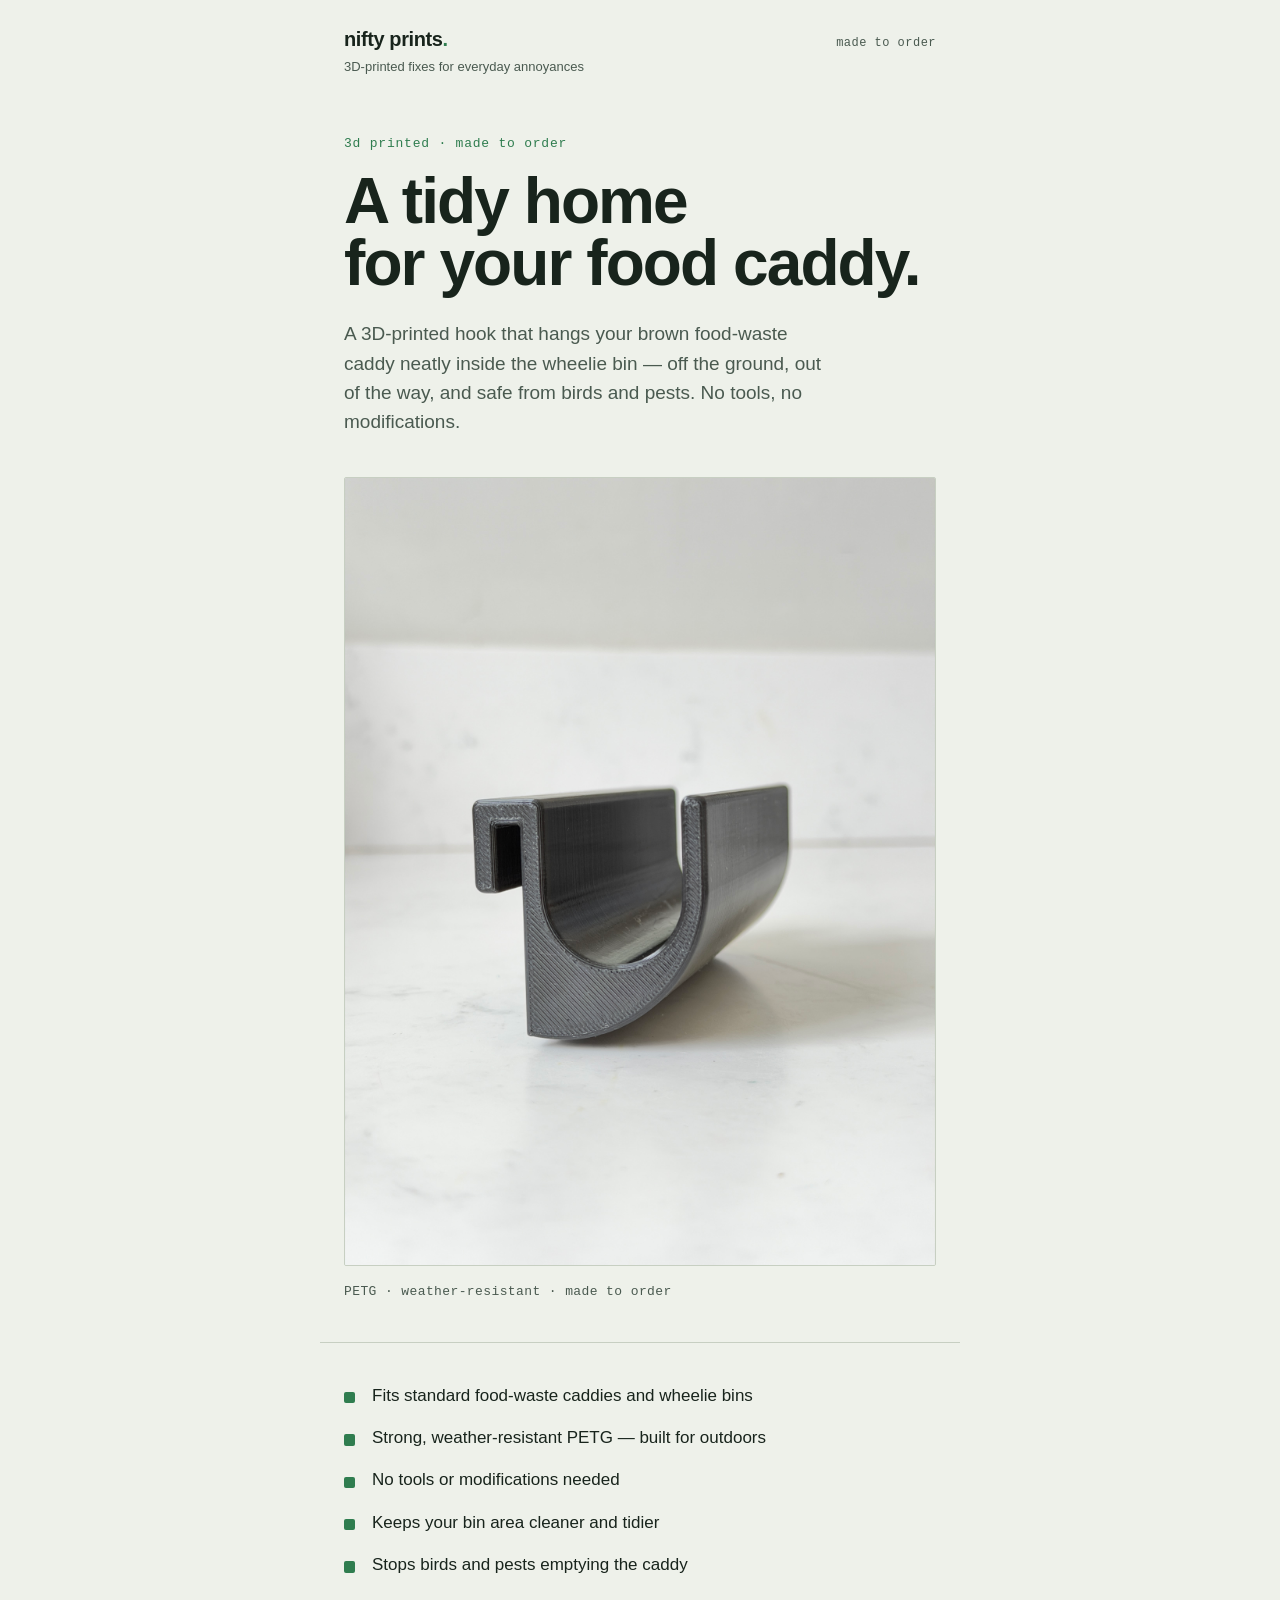
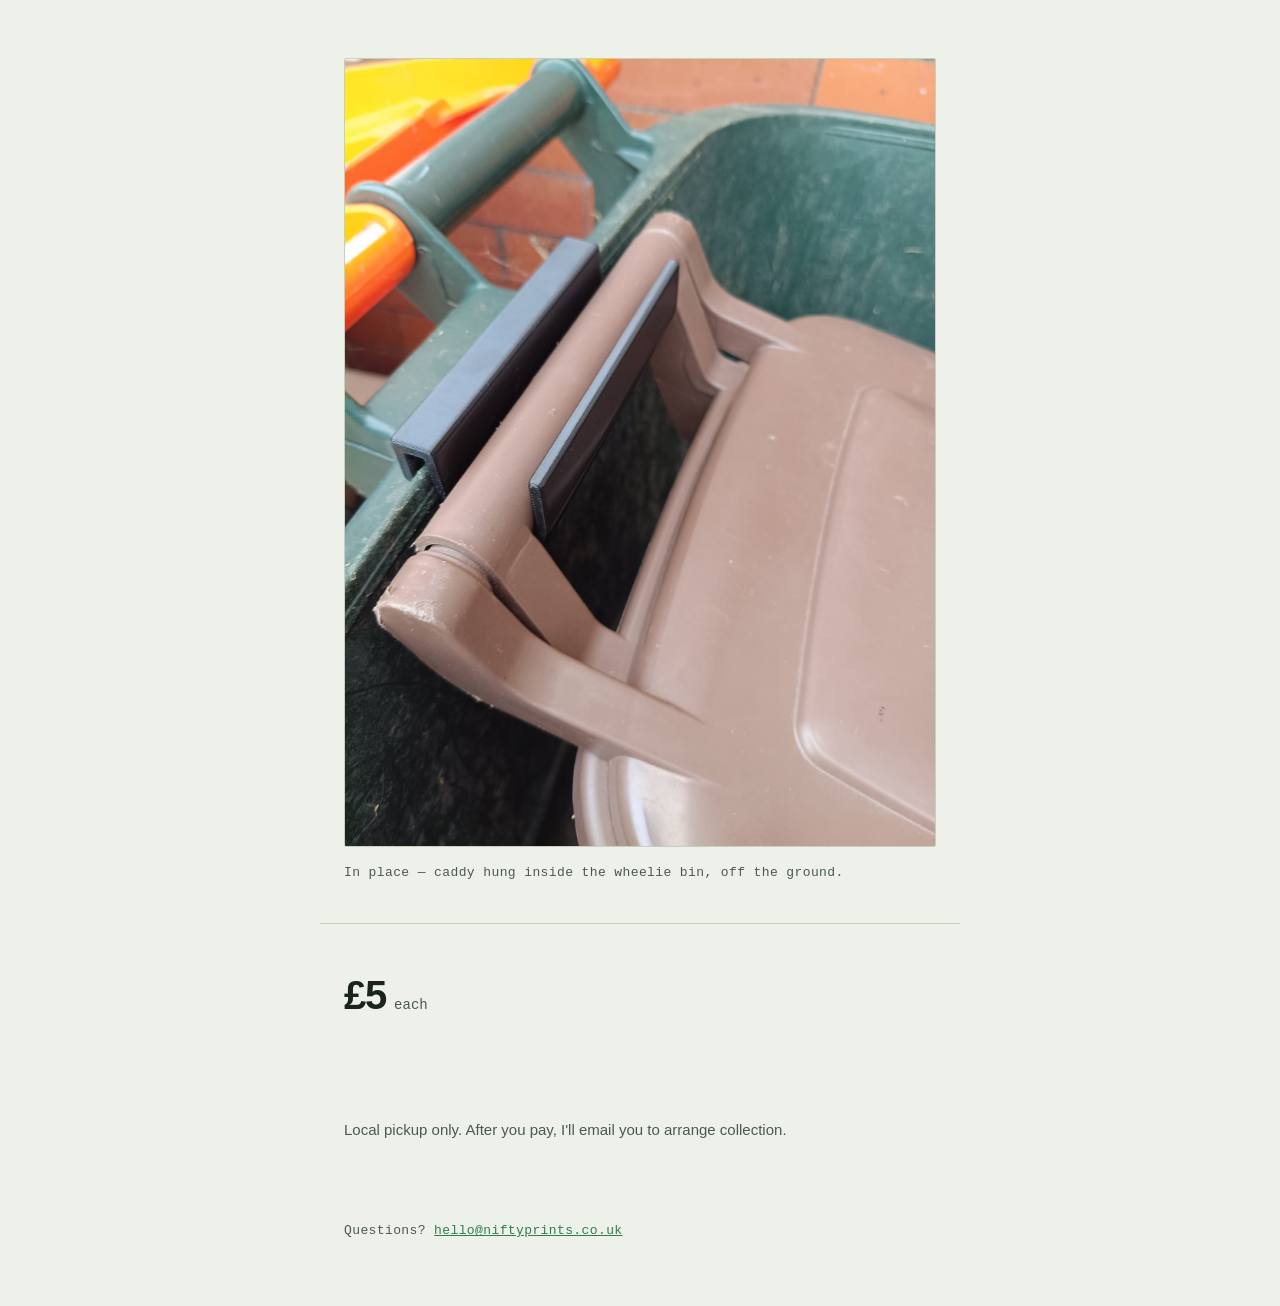
==== index.html @ c1a43d78 "Add live Stripe Buy Button keys and real product photos Wire in the production buy-button-id and pub" ====
<!doctype html>
<html lang="en">
  <head>
    <meta charset="utf-8" />
    <meta name="viewport" content="width=device-width, initial-scale=1" />
    <title>
      The Caddy Hook — hang your food-waste caddy in the wheelie bin | Nifty
      Prints
    </title>
    <meta
      name="description"
      content="A 3D-printed hook that hangs your brown food-waste caddy inside the wheelie bin — off the ground and safe from birds and pests. Weather-resistant PETG, no tools needed, local pickup."
    />
    <link rel="stylesheet" href="styles.css" />

    <!-- Structured data for search engines (Product + Offer). Update "image" to a
       full public URL and "url" to your live domain once deployed. -->
    <script type="application/ld+json">
      {
        "@context": "https://schema.org",
        "@type": "Product",
        "name": "The Caddy Hook",
        "description": "A 3D-printed hook that hangs your brown food-waste caddy inside the garden-waste wheelie bin — off the ground, out of the way, and safe from birds and pests. Weather-resistant PETG, no tools or modifications needed.",
        "image": "https://example.com/images/caddy-hook.jpg",
        "brand": { "@type": "Brand", "name": "Nifty Prints" },
        "material": "PETG",
        "offers": {
          "@type": "Offer",
          "price": "5.00",
          "priceCurrency": "GBP",
          "availability": "https://schema.org/InStock",
          "itemCondition": "https://schema.org/NewCondition",
          "url": "https://example.com/",
          "availableDeliveryMethod": "https://schema.org/OnSitePickup"
        }
      }
    </script>

    <!-- Stripe Buy Button script: required for the <stripe-buy-button> element below. -->
    <script async src="https://js.stripe.com/v3/buy-button.js"></script>
  </head>
  <body>
    <header class="site-head">
      <div class="brand">
        <a class="wordmark" href="/"
          >nifty prints<span class="wordmark__dot">.</span></a
        >
        <p class="brand__tagline">3D-printed fixes for everyday annoyances</p>
      </div>
      <p class="tag">made to order</p>
    </header>

    <main>
      <!-- ===== Product card: duplicate this <article> to add more products later ===== -->
      <article class="product">
        <section class="hero">
          <p class="eyebrow">3D printed · made to order</p>
          <h1 class="hero__title">A tidy home<br />for your food caddy.</h1>
          <p class="hero__lede">
            A 3D-printed hook that hangs your brown food-waste caddy neatly
            inside the wheelie bin — off the ground, out of the way, and safe
            from birds and pests. No tools, no modifications.
          </p>

          <figure class="photo-frame">
            <img
              class="photo"
              src="images/caddy-hook.jpg"
              alt="The Caddy Hook — a curved PETG channel with a square tab that grips the bin rim"
              width="1500"
              height="2000"
            />
            <figcaption class="spec">
              PETG · weather-resistant · made to order
            </figcaption>
          </figure>
        </section>

        <section class="features" aria-label="What you get">
          <ul class="features__list">
            <li class="feature">
              Fits standard food-waste caddies and wheelie bins
            </li>
            <li class="feature">
              Strong, weather-resistant PETG — built for outdoors
            </li>
            <li class="feature">No tools or modifications needed</li>
            <li class="feature">Keeps your bin area cleaner and tidier</li>
            <li class="feature">Stops birds and pests emptying the caddy</li>
          </ul>
        </section>

        <section class="proof" aria-label="In use">
          <figure class="photo-frame">
            <img
              class="photo"
              src="images/caddy-hook-in-use.jpg"
              alt="The hook holding a brown food-waste caddy hung inside a green wheelie bin"
              width="1500"
              height="2000"
            />
            <figcaption class="spec">
              In place — caddy hung inside the wheelie bin, off the ground.
            </figcaption>
          </figure>
        </section>

        <section class="buy" aria-label="Buy">
          <!-- Keep this price matching the price set on the Stripe Buy Button. -->
          <p class="price">
            <span class="price__amount">£5</span>
            <span class="price__unit">each</span>
          </p>

          <div class="buy__action">
            <!-- Replace buy-button-id and publishable-key with the values from your
               Stripe Dashboard (Payment Links → Buy button). Both are safe to be public. -->
            <stripe-buy-button
              buy-button-id="buy_btn_1Tkt0ZBm9drVFLOF0fFBwpGv"
              publishable-key="pk_live_51TkjgvBm9drVFLOF3KQcNZ3Kb9MvBaBqbZlK41JebzKu0z5zrqTgagpFXErjPgatODrAafPLUkajmtN0Js15qB4h00dPuyDahI"
            >
            </stripe-buy-button>
          </div>

          <p class="pickup">
            Local pickup only. After you pay, I'll email you to arrange
            collection.
          </p>
        </section>
      </article>
      <!-- ===== /Product card ===== -->
    </main>

    <footer class="site-foot">
      <!-- Set up hello@niftyprints.co.uk (e.g. email forwarding at your registrar) once the domain is registered. -->
      <p>
        Questions?
        <a href="mailto:hello@niftyprints.co.uk">hello@niftyprints.co.uk</a>
      </p>
    </footer>
  </body>
</html>
---- styles.css ----
/* ============================================================
   Food-waste caddy holder — landing page
   Design system: recycled-paper green ground, forest ink text,
   recycling-green accent, clay secondary. System sans for display,
   system mono for technical/spec labels. Layer-line motif as the
   structural device (echoes 3D-print layers).
   ============================================================ */

:root {
  /* Palette */
  --ground: #EEF1EA;
  --ground-deep: #E4E8DF;
  --text: #18241C;
  --text-soft: #4A5A50;
  --accent: #2F7D4F;
  --accent-2: #C9722E;
  --line: #C7CFC2;

  /* Type */
  --sans: -apple-system, BlinkMacSystemFont, "Segoe UI", Roboto, Helvetica, Arial, sans-serif;
  --mono: ui-monospace, "SF Mono", SFMono-Regular, Menlo, Consolas, "Liberation Mono", monospace;

  /* Spacing scale */
  --s1: 0.5rem;
  --s2: 1rem;
  --s3: 1.5rem;
  --s4: 2.5rem;
  --s5: 4rem;

  --maxw: 40rem;
}

* { box-sizing: border-box; }

html { -webkit-text-size-adjust: 100%; }

body {
  margin: 0;
  background: var(--ground);
  color: var(--text);
  font-family: var(--sans);
  font-size: 1.0625rem;
  line-height: 1.55;
  -webkit-font-smoothing: antialiased;
  text-rendering: optimizeLegibility;
}

a { color: var(--accent); }

/* Layer-line motif: a thin repeating hairline pattern used on dividers. */
.site-head,
.features,
.buy,
.site-foot {
  position: relative;
}

.site-head,
.features,
.buy {
  border-top: 1px solid var(--line);
}

/* --- Header ------------------------------------------------ */
.site-head {
  border-top: none;
  display: flex;
  align-items: baseline;
  justify-content: space-between;
  gap: var(--s2);
  max-width: var(--maxw);
  margin: 0 auto;
  padding: var(--s3) var(--s3) var(--s2);
}

.brand {
  display: flex;
  flex-direction: column;
  gap: 0.15rem;
}

.wordmark {
  font-weight: 800;
  font-size: 1.25rem;
  letter-spacing: -0.02em;
  color: var(--text);
  text-decoration: none;
}

.wordmark__dot { color: var(--accent); }

.brand__tagline {
  margin: 0;
  font-size: 0.8125rem;
  color: var(--text-soft);
  letter-spacing: 0;
}

.tag {
  margin: 0;
  font-family: var(--mono);
  font-size: 0.75rem;
  letter-spacing: 0.04em;
  color: var(--text-soft);
}

/* --- Layout shell ------------------------------------------ */
main { display: block; }

.product {
  max-width: var(--maxw);
  margin: 0 auto;
}

.hero,
.features,
.proof,
.buy {
  padding: var(--s4) var(--s3);
}

/* --- Hero -------------------------------------------------- */
.eyebrow {
  margin: 0 0 var(--s2);
  font-family: var(--mono);
  font-size: 0.8125rem;
  letter-spacing: 0.06em;
  text-transform: lowercase;
  color: var(--accent);
}

.hero__title {
  margin: 0 0 var(--s3);
  font-size: clamp(2.5rem, 9vw, 4rem);
  line-height: 0.98;
  font-weight: 800;
  letter-spacing: -0.03em;
}

.hero__lede {
  margin: 0 0 var(--s4);
  font-size: 1.1875rem;
  color: var(--text-soft);
  max-width: 30rem;
}

/* --- Product photo / placeholder --------------------------- */
.photo-frame {
  margin: 0;
}

.photo,
img.photo {
  display: block;
  width: 100%;
  border: 1px solid var(--line);
  border-radius: 2px;
}

/* Placeholder box (div.photo): layer-line texture until a real photo lands. */
div.photo {
  display: flex;
  align-items: center;
  justify-content: center;
  aspect-ratio: 4 / 3;
  background:
    repeating-linear-gradient(
      0deg,
      var(--ground-deep) 0,
      var(--ground-deep) 6px,
      var(--ground) 6px,
      var(--ground) 9px
    );
}

/* Real photos display at their natural aspect ratio. */
img.photo {
  height: auto;
}

.photo__note {
  font-family: var(--mono);
  font-size: 0.8125rem;
  letter-spacing: 0.04em;
  color: var(--text-soft);
  background: var(--ground);
  padding: 0.35em 0.7em;
  border: 1px solid var(--line);
  border-radius: 2px;
}

.spec {
  margin: var(--s2) 0 0;
  font-family: var(--mono);
  font-size: 0.8125rem;
  letter-spacing: 0.03em;
  color: var(--text-soft);
}

/* --- Features ---------------------------------------------- */
.features__list {
  list-style: none;
  margin: 0;
  padding: 0;
  display: flex;
  flex-direction: column;
  gap: var(--s2);
}

.feature {
  position: relative;
  padding-left: 1.75rem;
  font-size: 1.0625rem;
}

.feature::before {
  content: "";
  position: absolute;
  left: 0;
  top: 0.55em;
  width: 0.7rem;
  height: 0.7rem;
  background: var(--accent);
  border-radius: 2px;
}

/* --- Buy --------------------------------------------------- */
.price {
  margin: 0 0 var(--s3);
  display: flex;
  align-items: baseline;
  gap: var(--s1);
}

.price__amount {
  font-size: 2.5rem;
  font-weight: 800;
  letter-spacing: -0.03em;
}

.price__unit {
  font-family: var(--mono);
  font-size: 0.875rem;
  color: var(--text-soft);
}

.buy__action {
  margin-bottom: var(--s3);
  min-height: 2.75rem;
}

.pickup {
  margin: 0;
  font-size: 0.9375rem;
  color: var(--text-soft);
  max-width: 28rem;
}

/* --- Footer ------------------------------------------------ */
.site-foot {
  max-width: var(--maxw);
  margin: 0 auto;
  padding: var(--s4) var(--s3) var(--s5);
  font-family: var(--mono);
  font-size: 0.8125rem;
  letter-spacing: 0.03em;
  color: var(--text-soft);
}

.site-foot p { margin: 0; }

/* --- Focus / accessibility --------------------------------- */
a:focus-visible,
stripe-buy-button:focus-visible {
  outline: 2px solid var(--accent);
  outline-offset: 3px;
  border-radius: 2px;
}

/* --- Motion ------------------------------------------------ */
.product {
  animation: rise 0.6s ease-out both;
}

@keyframes rise {
  from { opacity: 0; transform: translateY(0.75rem); }
  to   { opacity: 1; transform: translateY(0); }
}

@media (prefers-reduced-motion: reduce) {
  .product { animation: none; }
}
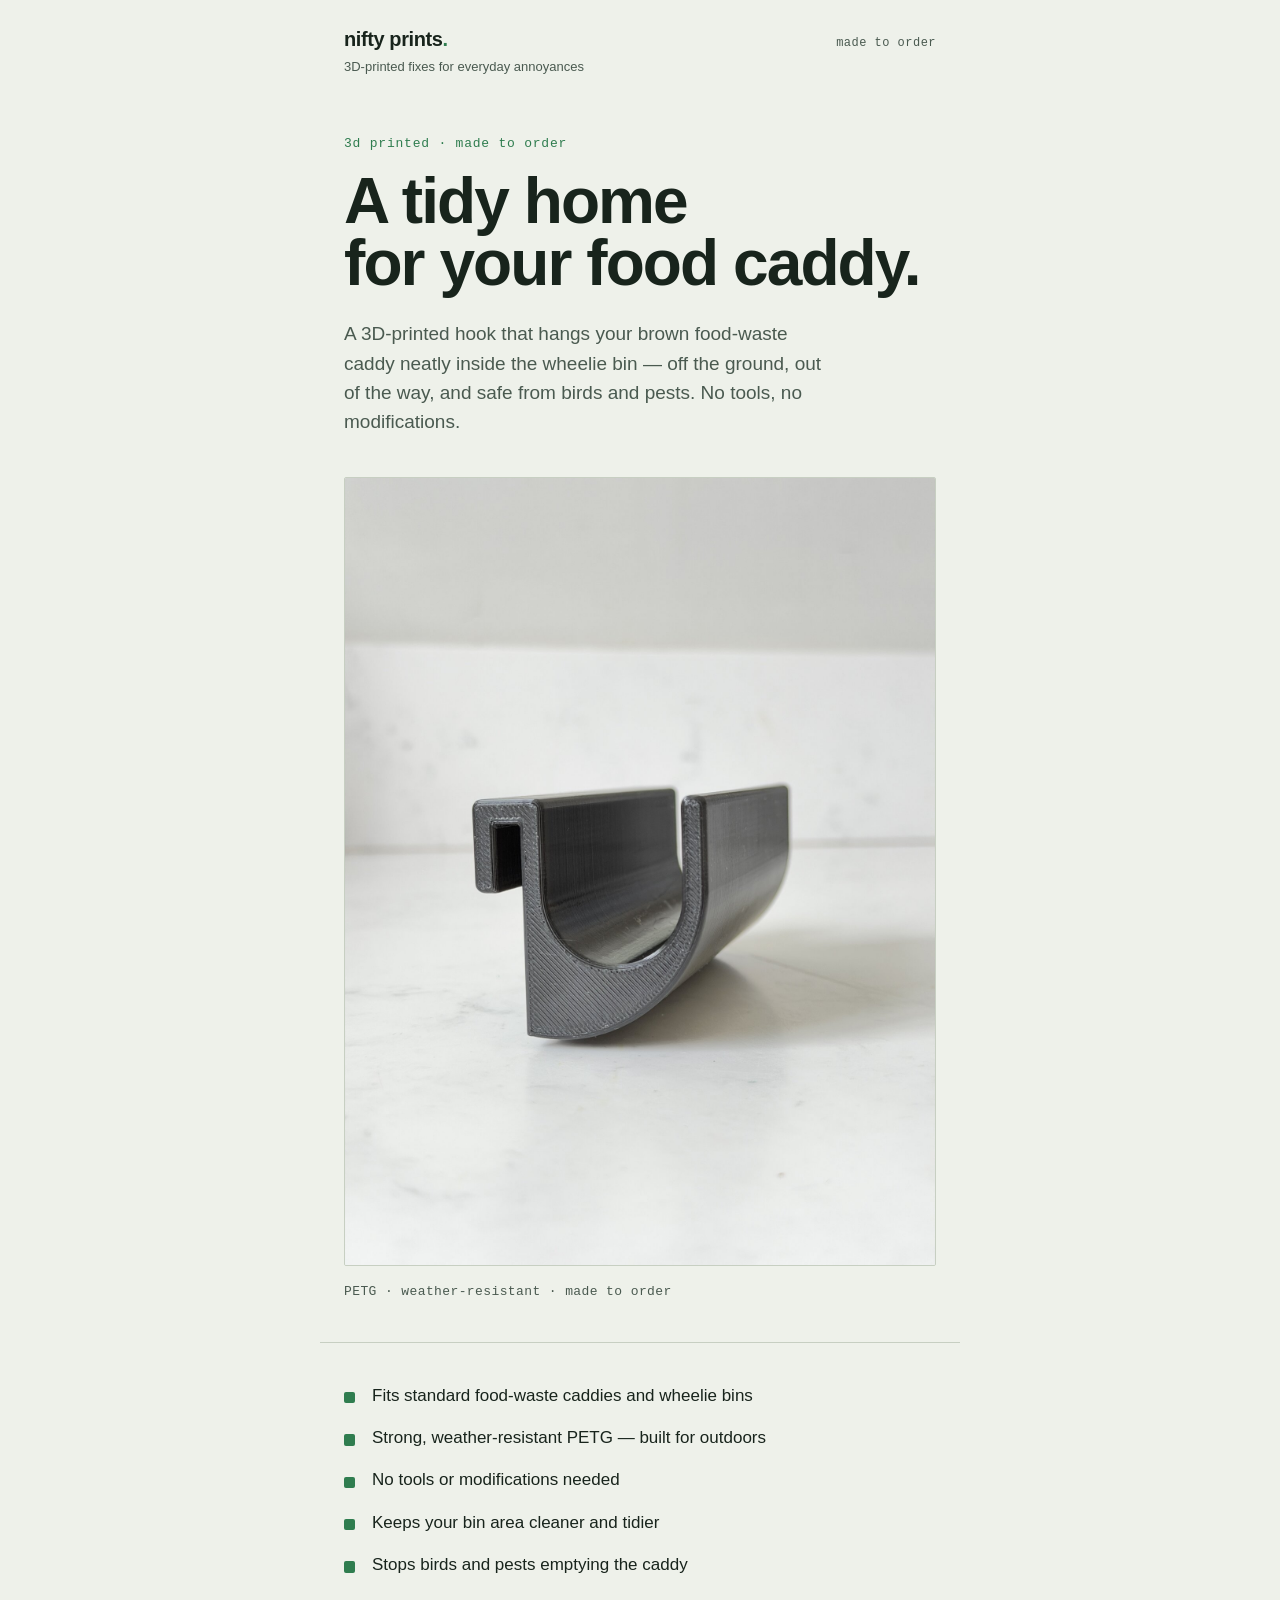
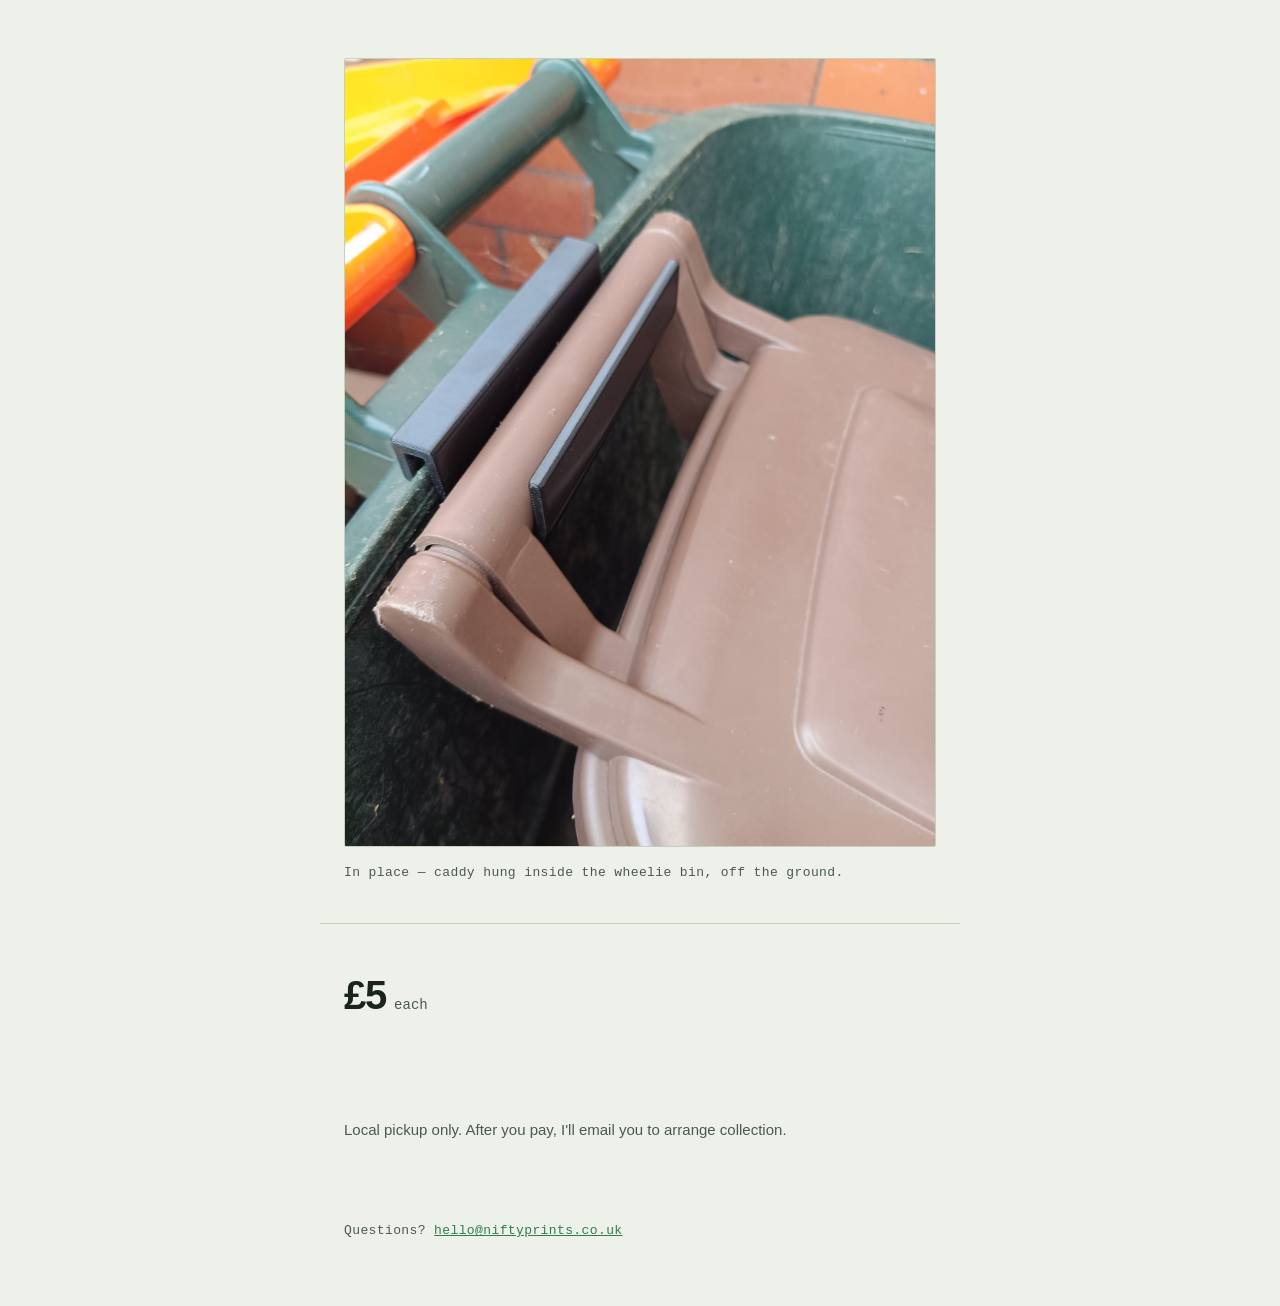
==== commit b2639fb6: "Fix JSON-LD URLs: point image and offer URL at niftyprints.co.uk Replace example.com placeholders wi" ====
--- a/index.html
+++ b/index.html
@@ -13,15 +13,14 @@
     />
     <link rel="stylesheet" href="styles.css" />
 
-    <!-- Structured data for search engines (Product + Offer). Update "image" to a
-       full public URL and "url" to your live domain once deployed. -->
+    <!-- Structured data for search engines (Product + Offer). -->
     <script type="application/ld+json">
       {
         "@context": "https://schema.org",
         "@type": "Product",
         "name": "The Caddy Hook",
         "description": "A 3D-printed hook that hangs your brown food-waste caddy inside the garden-waste wheelie bin — off the ground, out of the way, and safe from birds and pests. Weather-resistant PETG, no tools or modifications needed.",
-        "image": "https://example.com/images/caddy-hook.jpg",
+        "image": "https://niftyprints.co.uk/images/caddy-hook.jpg",
         "brand": { "@type": "Brand", "name": "Nifty Prints" },
         "material": "PETG",
         "offers": {
@@ -30,7 +29,7 @@
           "priceCurrency": "GBP",
           "availability": "https://schema.org/InStock",
           "itemCondition": "https://schema.org/NewCondition",
-          "url": "https://example.com/",
+          "url": "https://niftyprints.co.uk/",
           "availableDeliveryMethod": "https://schema.org/OnSitePickup"
         }
       }
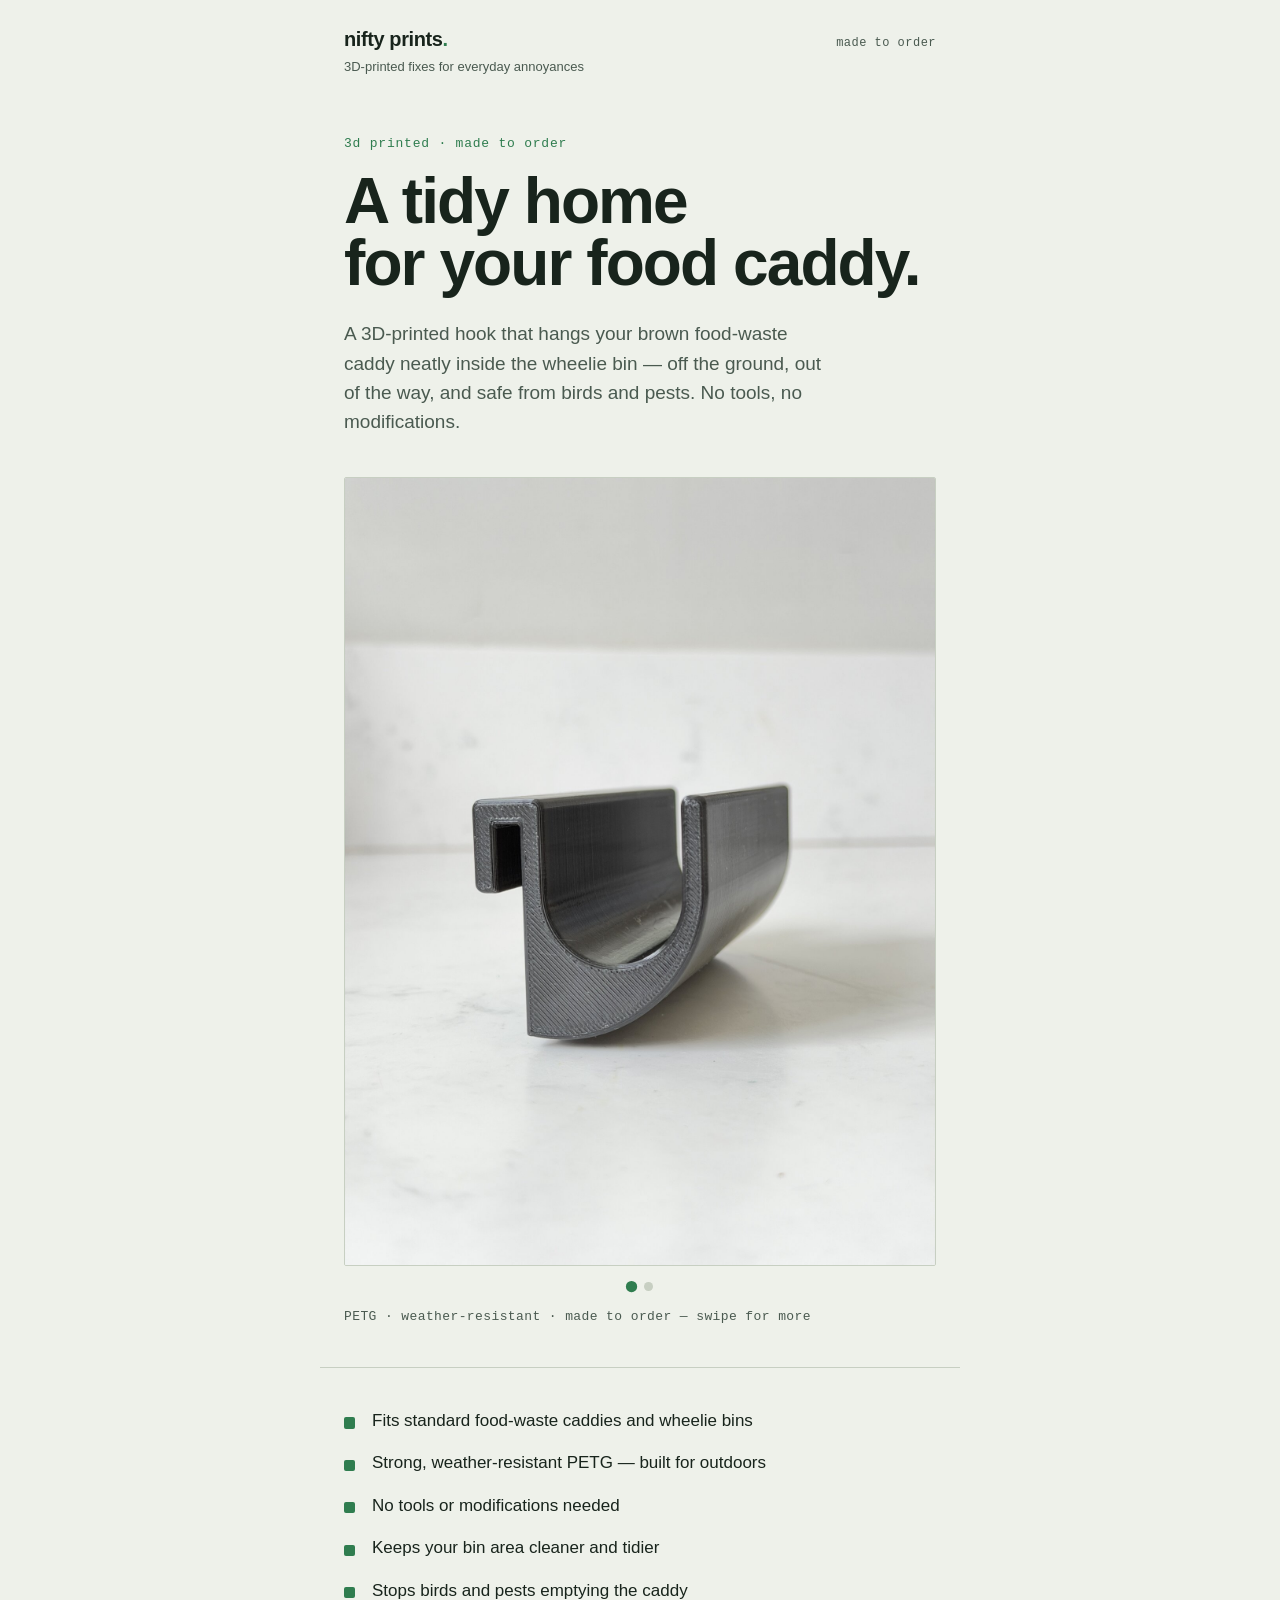
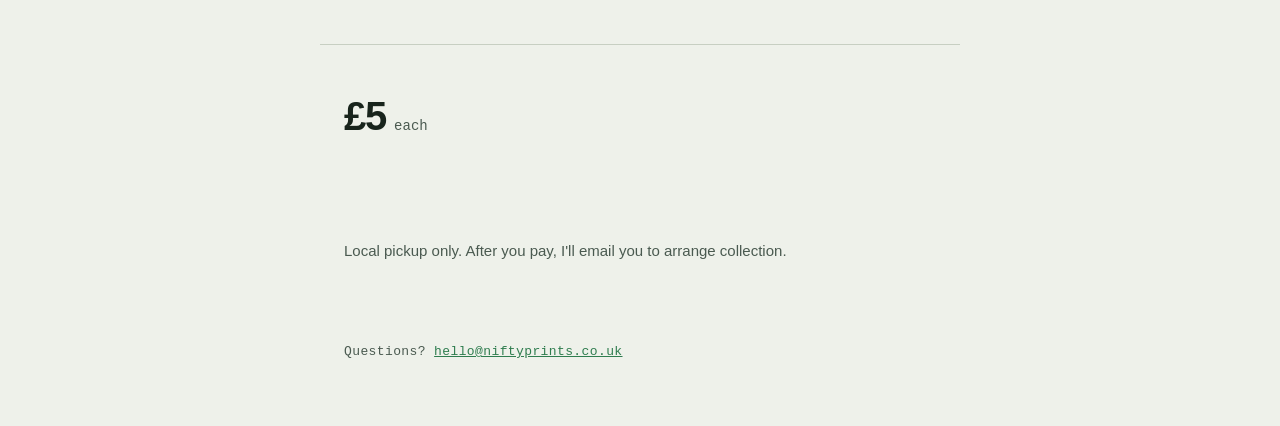
==== commit 0b72ee16: "Add swipeable CSS scroll-snap photo gallery Replace the stacked hero photo + proof section with a si" ====
--- a/index.html
+++ b/index.html
@@ -11,6 +11,47 @@
       name="description"
       content="A 3D-printed hook that hangs your brown food-waste caddy inside the wheelie bin — off the ground and safe from birds and pests. Weather-resistant PETG, no tools needed, local pickup."
     />
+    <link rel="canonical" href="https://niftyprints.co.uk/" />
+
+    <!-- Open Graph (link previews on Facebook, WhatsApp, etc.) -->
+    <meta property="og:type" content="website" />
+    <meta property="og:site_name" content="Nifty Prints" />
+    <meta property="og:locale" content="en_GB" />
+    <meta property="og:url" content="https://niftyprints.co.uk/" />
+    <meta
+      property="og:title"
+      content="The Caddy Hook — hang your food-waste caddy in the wheelie bin"
+    />
+    <meta
+      property="og:description"
+      content="A 3D-printed hook that hangs your food-waste caddy inside the wheelie bin — off the ground and safe from birds and pests. Weather-resistant PETG, local pickup."
+    />
+    <meta
+      property="og:image"
+      content="https://niftyprints.co.uk/images/share-card.jpg"
+    />
+    <meta property="og:image:width" content="1200" />
+    <meta property="og:image:height" content="630" />
+    <meta
+      property="og:image:alt"
+      content="The Caddy Hook by Nifty Prints — a tidy home for your food caddy, £5, local pickup"
+    />
+
+    <!-- Twitter Card -->
+    <meta name="twitter:card" content="summary_large_image" />
+    <meta
+      name="twitter:title"
+      content="The Caddy Hook — hang your food-waste caddy in the wheelie bin"
+    />
+    <meta
+      name="twitter:description"
+      content="A 3D-printed hook that hangs your food-waste caddy inside the wheelie bin — off the ground and safe from birds and pests. Local pickup."
+    />
+    <meta
+      name="twitter:image"
+      content="https://niftyprints.co.uk/images/share-card.jpg"
+    />
+
     <link rel="stylesheet" href="styles.css" />
 
     <!-- Structured data for search engines (Product + Offer). -->
@@ -27,6 +68,7 @@
           "@type": "Offer",
           "price": "5.00",
           "priceCurrency": "GBP",
+          "priceValidUntil": "2027-06-22",
           "availability": "https://schema.org/InStock",
           "itemCondition": "https://schema.org/NewCondition",
           "url": "https://niftyprints.co.uk/",
@@ -61,16 +103,33 @@
             from birds and pests. No tools, no modifications.
           </p>
 
-          <figure class="photo-frame">
-            <img
-              class="photo"
-              src="images/caddy-hook.jpg"
-              alt="The Caddy Hook — a curved PETG channel with a square tab that grips the bin rim"
-              width="1500"
-              height="2000"
-            />
+          <figure class="gallery" aria-label="Product photos">
+            <ul class="gallery__track">
+              <li class="gallery__slide" id="photo-1">
+                <img
+                  class="photo"
+                  src="images/caddy-hook.jpg"
+                  alt="The Caddy Hook — a curved PETG channel with a square tab that grips the bin rim"
+                  width="1500"
+                  height="2000"
+                />
+              </li>
+              <li class="gallery__slide" id="photo-2">
+                <img
+                  class="photo"
+                  src="images/caddy-hook-in-use.jpg"
+                  alt="The hook holding a brown food-waste caddy hung inside a green wheelie bin"
+                  width="1500"
+                  height="2000"
+                />
+              </li>
+            </ul>
+            <div class="gallery__dots" aria-label="Choose photo">
+              <a class="gallery__dot is-active" href="#photo-1" aria-label="Photo 1, studio shot"></a>
+              <a class="gallery__dot" href="#photo-2" aria-label="Photo 2, in use"></a>
+            </div>
             <figcaption class="spec">
-              PETG · weather-resistant · made to order
+              PETG · weather-resistant · made to order — swipe for more
             </figcaption>
           </figure>
         </section>
@@ -89,21 +148,6 @@
           </ul>
         </section>
 
-        <section class="proof" aria-label="In use">
-          <figure class="photo-frame">
-            <img
-              class="photo"
-              src="images/caddy-hook-in-use.jpg"
-              alt="The hook holding a brown food-waste caddy hung inside a green wheelie bin"
-              width="1500"
-              height="2000"
-            />
-            <figcaption class="spec">
-              In place — caddy hung inside the wheelie bin, off the ground.
-            </figcaption>
-          </figure>
-        </section>
-
         <section class="buy" aria-label="Buy">
           <!-- Keep this price matching the price set on the Stripe Buy Button. -->
           <p class="price">
@@ -137,5 +181,50 @@
         <a href="mailto:hello@niftyprints.co.uk">hello@niftyprints.co.uk</a>
       </p>
     </footer>
+
+    <script>
+      // Progressive enhancement: swipe/scroll works without JS; this just
+      // highlights the active dot and lets dots scroll the gallery.
+      (function () {
+        var track = document.querySelector(".gallery__track");
+        if (!track) return;
+        var slides = Array.prototype.slice.call(
+          track.querySelectorAll(".gallery__slide")
+        );
+        var dots = Array.prototype.slice.call(
+          document.querySelectorAll(".gallery__dot")
+        );
+        if (!slides.length || !dots.length) return;
+
+        dots.forEach(function (dot, i) {
+          dot.addEventListener("click", function (e) {
+            e.preventDefault();
+            slides[i].scrollIntoView({
+              behavior: "smooth",
+              inline: "center",
+              block: "nearest",
+            });
+          });
+        });
+
+        if ("IntersectionObserver" in window) {
+          var io = new IntersectionObserver(
+            function (entries) {
+              entries.forEach(function (entry) {
+                if (!entry.isIntersecting) return;
+                var idx = slides.indexOf(entry.target);
+                dots.forEach(function (d, di) {
+                  d.classList.toggle("is-active", di === idx);
+                });
+              });
+            },
+            { root: track, threshold: 0.6 }
+          );
+          slides.forEach(function (s) {
+            io.observe(s);
+          });
+        }
+      })();
+    </script>
   </body>
 </html>
--- a/styles.css
+++ b/styles.css
@@ -9,7 +9,6 @@
 :root {
   /* Palette */
   --ground: #EEF1EA;
-  --ground-deep: #E4E8DF;
   --text: #18241C;
   --text-soft: #4A5A50;
   --accent: #2F7D4F;
@@ -144,57 +143,78 @@
   max-width: 30rem;
 }
 
-/* --- Product photo / placeholder --------------------------- */
-.photo-frame {
-  margin: 0;
-}
-
+/* --- Product photo ----------------------------------------- */
 .photo,
 img.photo {
   display: block;
   width: 100%;
+  height: auto;
   border: 1px solid var(--line);
   border-radius: 2px;
 }
 
-/* Placeholder box (div.photo): layer-line texture until a real photo lands. */
-div.photo {
-  display: flex;
-  align-items: center;
-  justify-content: center;
-  aspect-ratio: 4 / 3;
-  background:
-    repeating-linear-gradient(
-      0deg,
-      var(--ground-deep) 0,
-      var(--ground-deep) 6px,
-      var(--ground) 6px,
-      var(--ground) 9px
-    );
-}
-
-/* Real photos display at their natural aspect ratio. */
-img.photo {
-  height: auto;
-}
-
-.photo__note {
-  font-family: var(--mono);
-  font-size: 0.8125rem;
-  letter-spacing: 0.04em;
-  color: var(--text-soft);
-  background: var(--ground);
-  padding: 0.35em 0.7em;
-  border: 1px solid var(--line);
-  border-radius: 2px;
-}
-
 .spec {
   margin: var(--s2) 0 0;
   font-family: var(--mono);
   font-size: 0.8125rem;
   letter-spacing: 0.03em;
   color: var(--text-soft);
+}
+
+/* --- Photo gallery (CSS scroll-snap; swipeable, no JS required) --- */
+.gallery {
+  margin: 0;
+}
+
+.gallery__track {
+  list-style: none;
+  margin: 0;
+  padding: 0;
+  display: flex;
+  gap: var(--s2);
+  overflow-x: auto;
+  scroll-snap-type: x mandatory;
+  scroll-behavior: smooth;
+  -webkit-overflow-scrolling: touch;
+  scrollbar-width: none; /* Firefox */
+  overscroll-behavior-x: contain;
+}
+
+.gallery__track::-webkit-scrollbar {
+  display: none; /* Safari/Chrome */
+}
+
+.gallery__slide {
+  flex: 0 0 100%;
+  scroll-snap-align: center;
+}
+
+.gallery__slide .photo {
+  aspect-ratio: 3 / 4;
+  height: auto;
+  object-fit: cover;
+}
+
+.gallery__dots {
+  display: flex;
+  justify-content: center;
+  gap: var(--s1);
+  margin-top: var(--s2);
+}
+
+.gallery__dot {
+  width: 0.55rem;
+  height: 0.55rem;
+  border-radius: 50%;
+  background: var(--line);
+  transition:
+    background 0.2s ease,
+    transform 0.2s ease;
+}
+
+.gallery__dot.is-active {
+  background: var(--accent);
+  transform: scale(1.25);
 }
 
 /* --- Features ---------------------------------------------- */
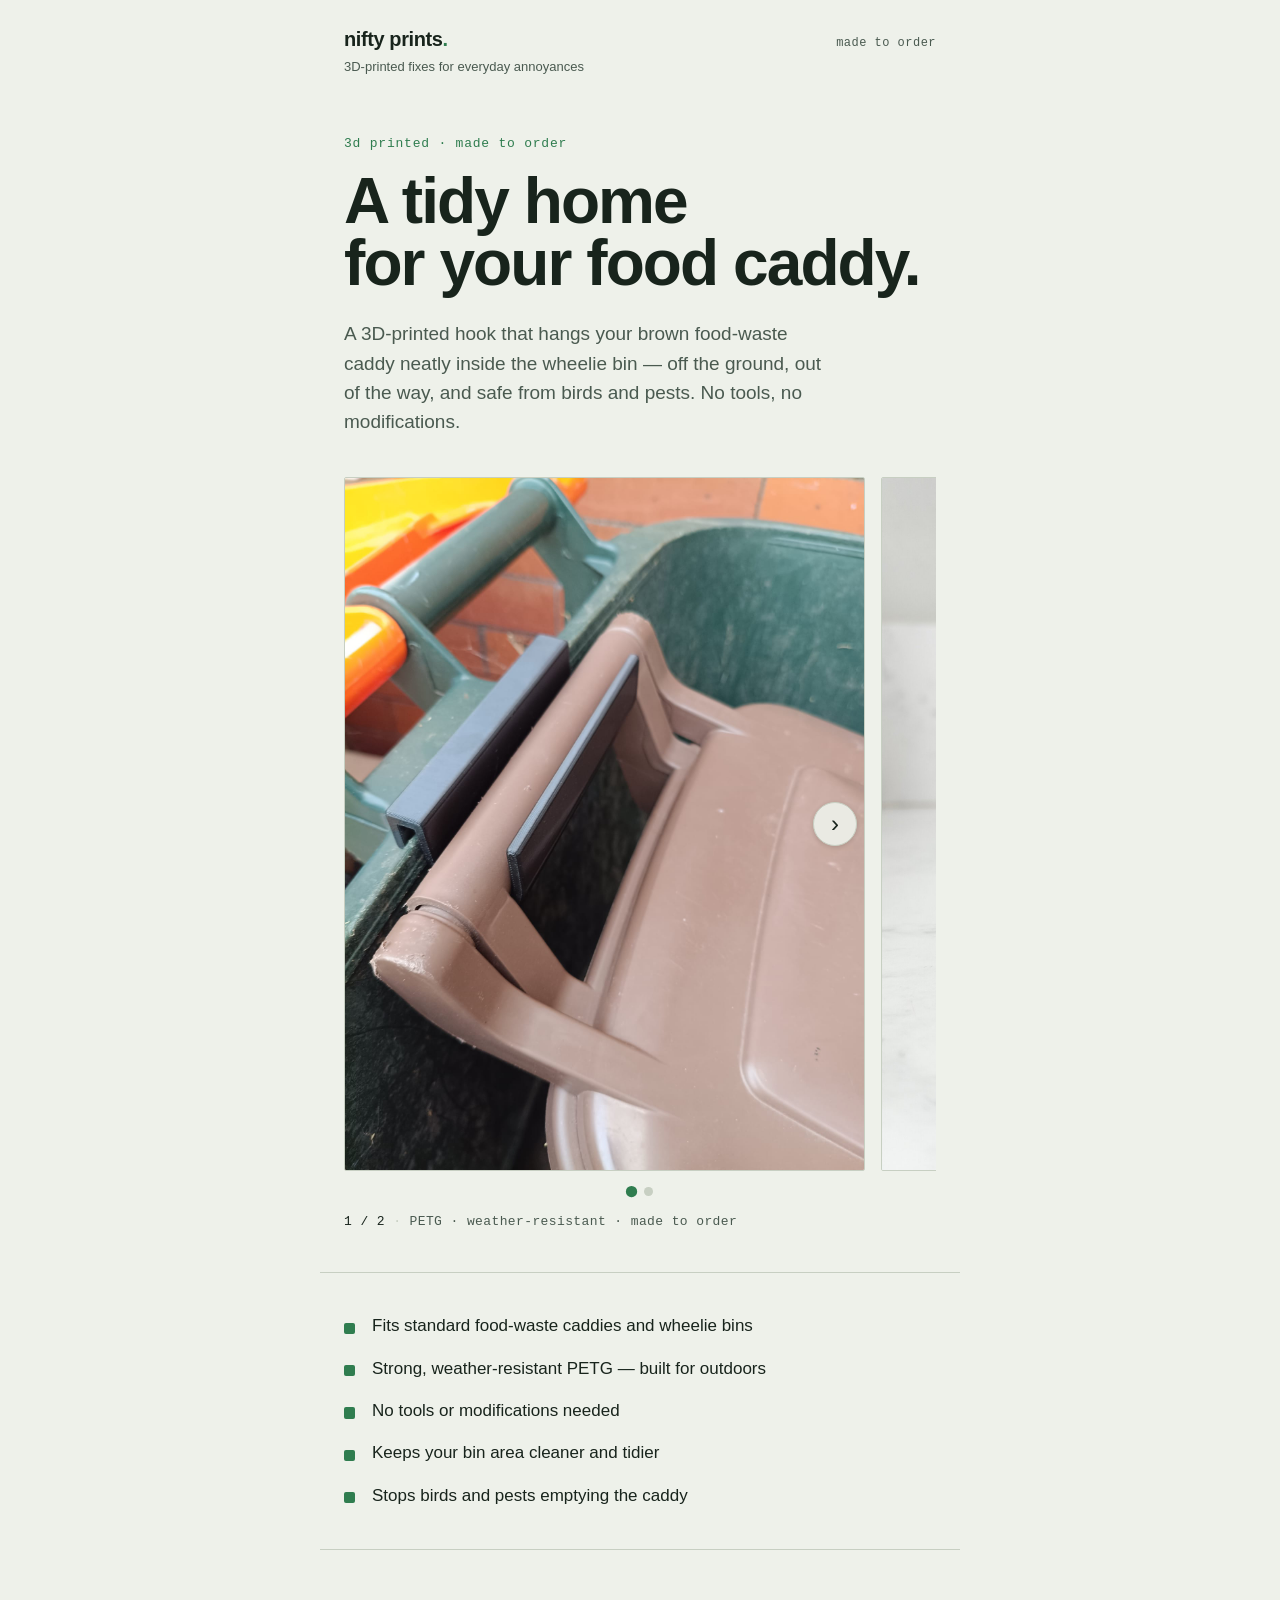
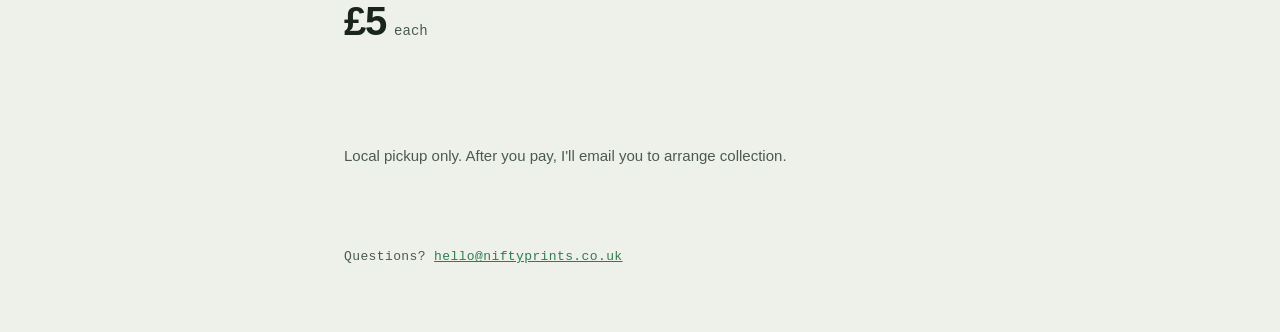
==== commit e0b59f98: "Enhance photo gallery with prev/next navigation and update slide layout" ====
--- a/index.html
+++ b/index.html
@@ -104,32 +104,50 @@
           </p>
 
           <figure class="gallery" aria-label="Product photos">
-            <ul class="gallery__track">
-              <li class="gallery__slide" id="photo-1">
-                <img
-                  class="photo"
-                  src="images/caddy-hook.jpg"
-                  alt="The Caddy Hook — a curved PETG channel with a square tab that grips the bin rim"
-                  width="1500"
-                  height="2000"
-                />
-              </li>
-              <li class="gallery__slide" id="photo-2">
-                <img
-                  class="photo"
-                  src="images/caddy-hook-in-use.jpg"
-                  alt="The hook holding a brown food-waste caddy hung inside a green wheelie bin"
-                  width="1500"
-                  height="2000"
-                />
-              </li>
-            </ul>
+            <div class="gallery__frame">
+              <ul class="gallery__track">
+                <li class="gallery__slide" id="photo-1">
+                  <img
+                    class="photo"
+                    src="images/caddy-hook-in-use.jpg"
+                    alt="The hook holding a brown food-waste caddy hung inside a green wheelie bin"
+                    width="1500"
+                    height="2000"
+                  />
+                </li>
+                <li class="gallery__slide" id="photo-2">
+                  <img
+                    class="photo"
+                    src="images/caddy-hook.jpg"
+                    alt="The Caddy Hook — a curved PETG channel with a square tab that grips the bin rim"
+                    width="1500"
+                    height="2000"
+                  />
+                </li>
+              </ul>
+              <button
+                type="button"
+                class="gallery__nav gallery__nav--prev"
+                aria-label="Previous photo"
+                hidden
+              >
+                <span aria-hidden="true">‹</span>
+              </button>
+              <button
+                type="button"
+                class="gallery__nav gallery__nav--next"
+                aria-label="Next photo"
+              >
+                <span aria-hidden="true">›</span>
+              </button>
+            </div>
             <div class="gallery__dots" aria-label="Choose photo">
-              <a class="gallery__dot is-active" href="#photo-1" aria-label="Photo 1, studio shot"></a>
-              <a class="gallery__dot" href="#photo-2" aria-label="Photo 2, in use"></a>
+              <a class="gallery__dot is-active" href="#photo-1" aria-label="Photo 1, in use"></a>
+              <a class="gallery__dot" href="#photo-2" aria-label="Photo 2, studio shot"></a>
             </div>
             <figcaption class="spec">
-              PETG · weather-resistant · made to order — swipe for more
+              <span class="gallery__count" aria-hidden="true">1 / 2</span>
+              PETG · weather-resistant · made to order
             </figcaption>
           </figure>
         </section>
@@ -183,8 +201,9 @@
     </footer>
 
     <script>
-      // Progressive enhancement: swipe/scroll works without JS; this just
-      // highlights the active dot and lets dots scroll the gallery.
+      // Progressive enhancement: swipe/scroll works without JS. This adds the
+      // prev/next arrows, keeps the active dot + counter in sync, and lets the
+      // dots scroll the gallery.
       (function () {
         var track = document.querySelector(".gallery__track");
         if (!track) return;
@@ -196,26 +215,56 @@
         );
         if (!slides.length || !dots.length) return;
 
+        var prevBtn = document.querySelector(".gallery__nav--prev");
+        var nextBtn = document.querySelector(".gallery__nav--next");
+        var count = document.querySelector(".gallery__count");
+        var current = 0;
+
+        function goTo(i) {
+          i = Math.max(0, Math.min(slides.length - 1, i));
+          slides[i].scrollIntoView({
+            behavior: "smooth",
+            inline: "start",
+            block: "nearest",
+          });
+        }
+
+        function setActive(idx) {
+          current = idx;
+          dots.forEach(function (d, di) {
+            d.classList.toggle("is-active", di === idx);
+          });
+          if (count) count.textContent = idx + 1 + " / " + slides.length;
+          if (prevBtn) prevBtn.hidden = idx === 0;
+          if (nextBtn) nextBtn.hidden = idx === slides.length - 1;
+        }
+
         dots.forEach(function (dot, i) {
           dot.addEventListener("click", function (e) {
             e.preventDefault();
-            slides[i].scrollIntoView({
-              behavior: "smooth",
-              inline: "center",
-              block: "nearest",
-            });
+            goTo(i);
           });
         });
+
+        if (prevBtn) {
+          prevBtn.addEventListener("click", function () {
+            goTo(current - 1);
+          });
+        }
+        if (nextBtn) {
+          nextBtn.addEventListener("click", function () {
+            goTo(current + 1);
+          });
+        }
+
+        setActive(0);
 
         if ("IntersectionObserver" in window) {
           var io = new IntersectionObserver(
             function (entries) {
               entries.forEach(function (entry) {
                 if (!entry.isIntersecting) return;
-                var idx = slides.indexOf(entry.target);
-                dots.forEach(function (d, di) {
-                  d.classList.toggle("is-active", di === idx);
-                });
+                setActive(slides.indexOf(entry.target));
               });
             },
             { root: track, threshold: 0.6 }
--- a/styles.css
+++ b/styles.css
@@ -166,6 +166,11 @@
   margin: 0;
 }
 
+/* Positioning context for the overlaid prev/next arrows. */
+.gallery__frame {
+  position: relative;
+}
+
 .gallery__track {
   list-style: none;
   margin: 0;
@@ -184,15 +189,75 @@
   display: none; /* Safari/Chrome */
 }
 
+/* Slides are < 100% wide so the next photo peeks in at the edge — the
+   clearest signal that the gallery scrolls. */
 .gallery__slide {
-  flex: 0 0 100%;
-  scroll-snap-align: center;
+  flex: 0 0 88%;
+  scroll-snap-align: start;
+}
+
+.gallery__slide:last-child {
+  /* Lets the final slide snap flush to the right edge with no trailing gap. */
+  margin-right: 12%;
 }
 
 .gallery__slide .photo {
   aspect-ratio: 3 / 4;
   height: auto;
   object-fit: cover;
+}
+
+/* --- Prev/next arrows (shown only when JS enhances the gallery) --- */
+.gallery__nav {
+  position: absolute;
+  top: 50%;
+  transform: translateY(-50%);
+  z-index: 2;
+  display: grid;
+  place-items: center;
+  width: 2.75rem;
+  height: 2.75rem;
+  padding: 0;
+  border: 1px solid var(--line);
+  border-radius: 50%;
+  background: rgba(238, 241, 234, 0.9);
+  color: var(--text);
+  font-size: 1.5rem;
+  line-height: 1;
+  cursor: pointer;
+  -webkit-backdrop-filter: blur(2px);
+  backdrop-filter: blur(2px);
+  box-shadow: 0 1px 4px rgba(24, 36, 28, 0.15);
+  transition:
+    background 0.2s ease,
+    opacity 0.2s ease;
+}
+
+.gallery__nav:hover {
+  background: var(--ground);
+}
+
+.gallery__nav--prev {
+  left: var(--s2);
+}
+
+.gallery__nav--next {
+  /* Sit over the active photo's edge, clear of the peeking next slide. */
+  right: calc(12% + var(--s1));
+}
+
+.gallery__nav[hidden] {
+  display: none;
+}
+
+.gallery__count {
+  font-variant-numeric: tabular-nums;
+  color: var(--text);
+}
+
+.gallery__count::after {
+  content: " · ";
+  color: var(--line);
 }
 
 .gallery__dots {
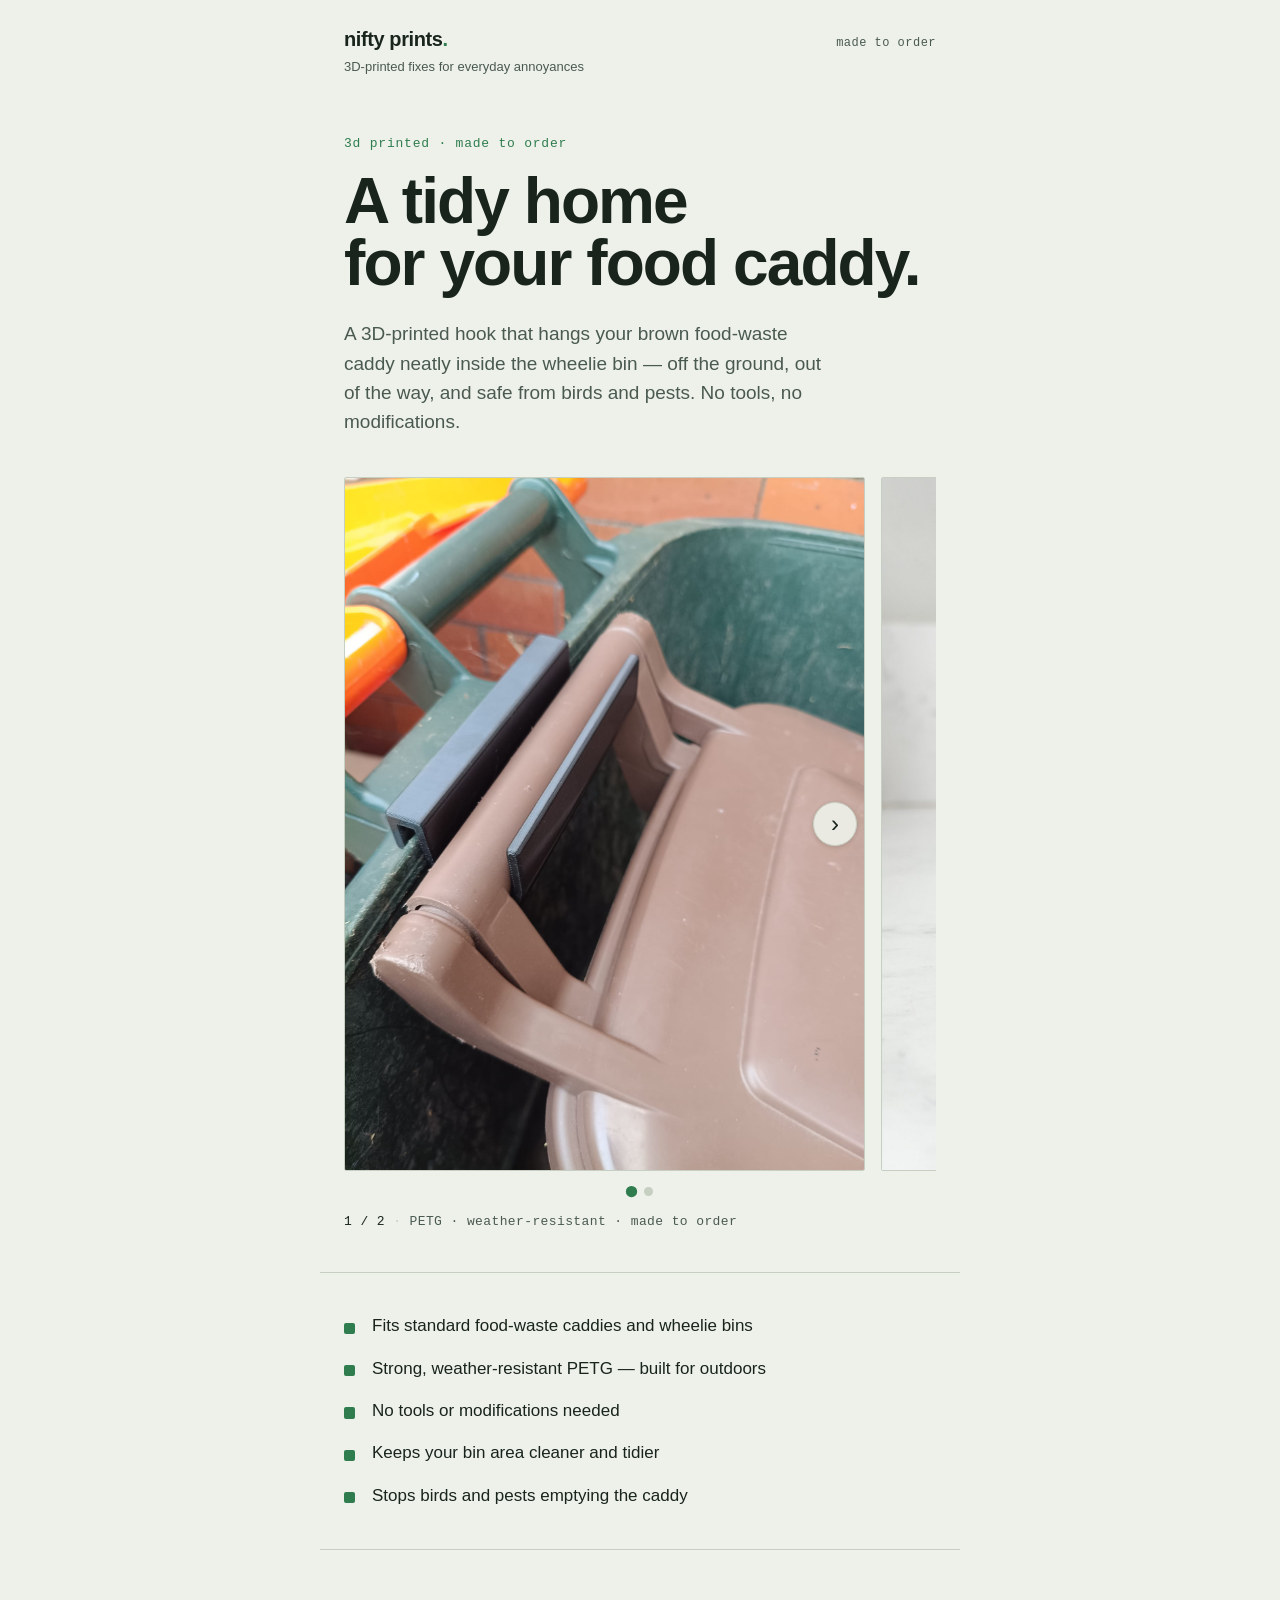
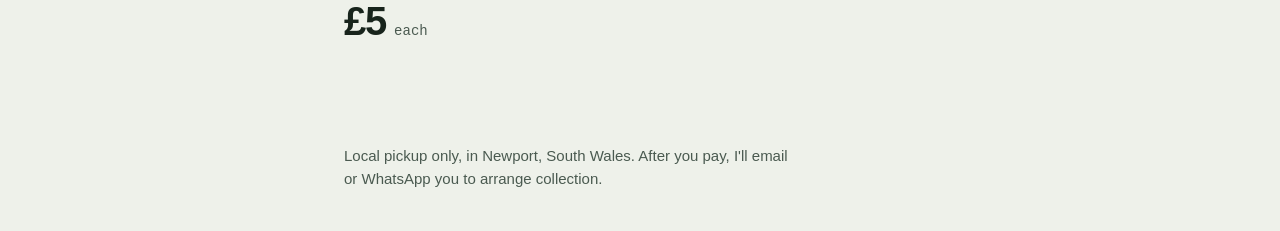
==== commit b65844fc: "Update descriptions in meta tags to include location details for SEO enhancement" ====
--- a/index.html
+++ b/index.html
@@ -9,7 +9,7 @@
     </title>
     <meta
       name="description"
-      content="A 3D-printed hook that hangs your brown food-waste caddy inside the wheelie bin — off the ground and safe from birds and pests. Weather-resistant PETG, no tools needed, local pickup."
+      content="A 3D-printed hook that hangs your brown food-waste caddy inside the wheelie bin — off the ground and safe from birds and pests. Weather-resistant PETG, no tools needed, local pickup in Newport, South Wales."
     />
     <link rel="canonical" href="https://niftyprints.co.uk/" />
 
@@ -24,7 +24,7 @@
     />
     <meta
       property="og:description"
-      content="A 3D-printed hook that hangs your food-waste caddy inside the wheelie bin — off the ground and safe from birds and pests. Weather-resistant PETG, local pickup."
+      content="A 3D-printed hook that hangs your food-waste caddy inside the wheelie bin — off the ground and safe from birds and pests. Weather-resistant PETG, local pickup in Newport, South Wales."
     />
     <meta
       property="og:image"
@@ -45,7 +45,7 @@
     />
     <meta
       name="twitter:description"
-      content="A 3D-printed hook that hangs your food-waste caddy inside the wheelie bin — off the ground and safe from birds and pests. Local pickup."
+      content="A 3D-printed hook that hangs your food-waste caddy inside the wheelie bin — off the ground and safe from birds and pests. Local pickup in Newport, South Wales."
     />
     <meta
       name="twitter:image"
@@ -72,7 +72,8 @@
           "availability": "https://schema.org/InStock",
           "itemCondition": "https://schema.org/NewCondition",
           "url": "https://niftyprints.co.uk/",
-          "availableDeliveryMethod": "https://schema.org/OnSitePickup"
+          "availableDeliveryMethod": "https://schema.org/OnSitePickup",
+          "areaServed": { "@type": "City", "name": "Newport, South Wales" }
         }
       }
     </script>
@@ -184,21 +185,24 @@
           </div>
 
           <p class="pickup">
-            Local pickup only. After you pay, I'll email you to arrange
-            collection.
+            Local pickup only, in Newport, South Wales. After you pay, I'll
+            email or WhatsApp you to arrange collection.
           </p>
         </section>
       </article>
       <!-- ===== /Product card ===== -->
     </main>
 
+    <!-- Contact footer hidden until hello@niftyprints.co.uk is live (e.g. email
+         forwarding at the registrar). Uncomment this whole block to bring it back. -->
+    <!--
     <footer class="site-foot">
-      <!-- Set up hello@niftyprints.co.uk (e.g. email forwarding at your registrar) once the domain is registered. -->
       <p>
         Questions?
         <a href="mailto:hello@niftyprints.co.uk">hello@niftyprints.co.uk</a>
       </p>
     </footer>
+    -->
 
     <script>
       // Progressive enhancement: swipe/scroll works without JS. This adds the
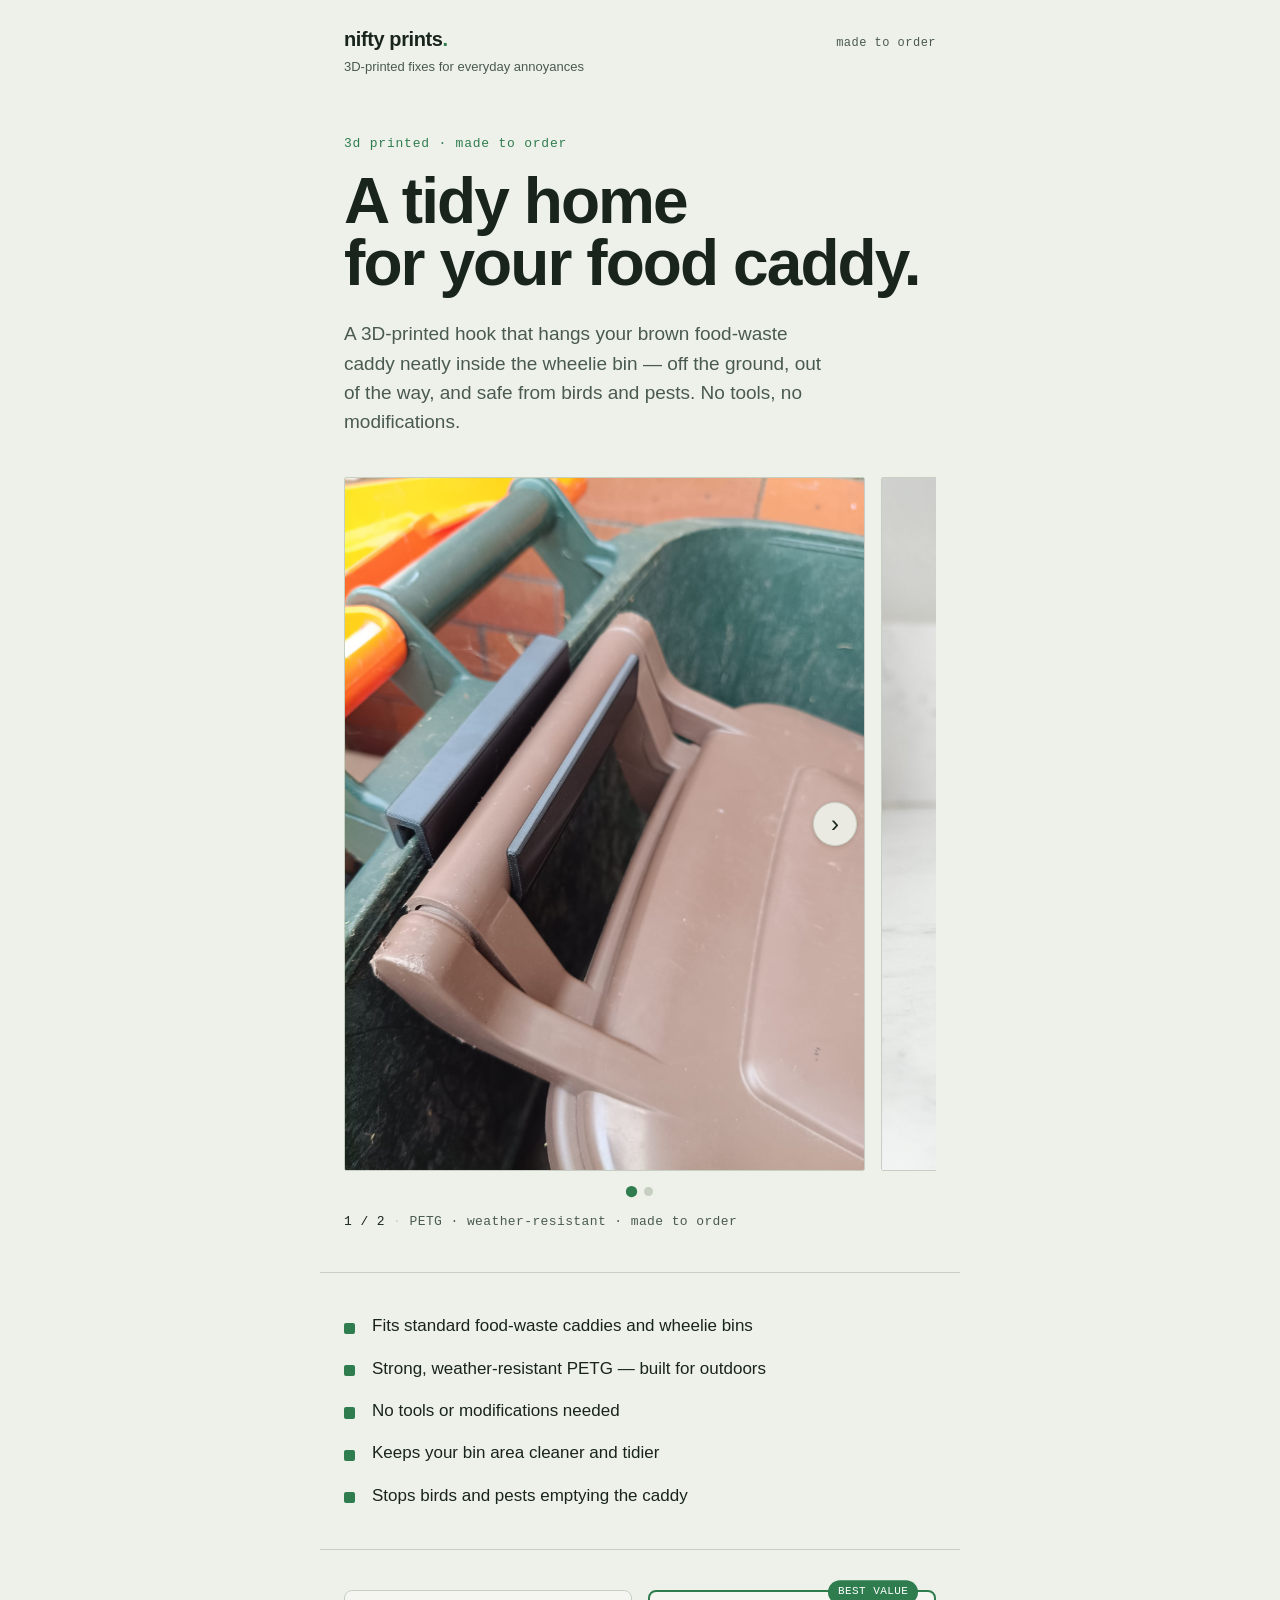
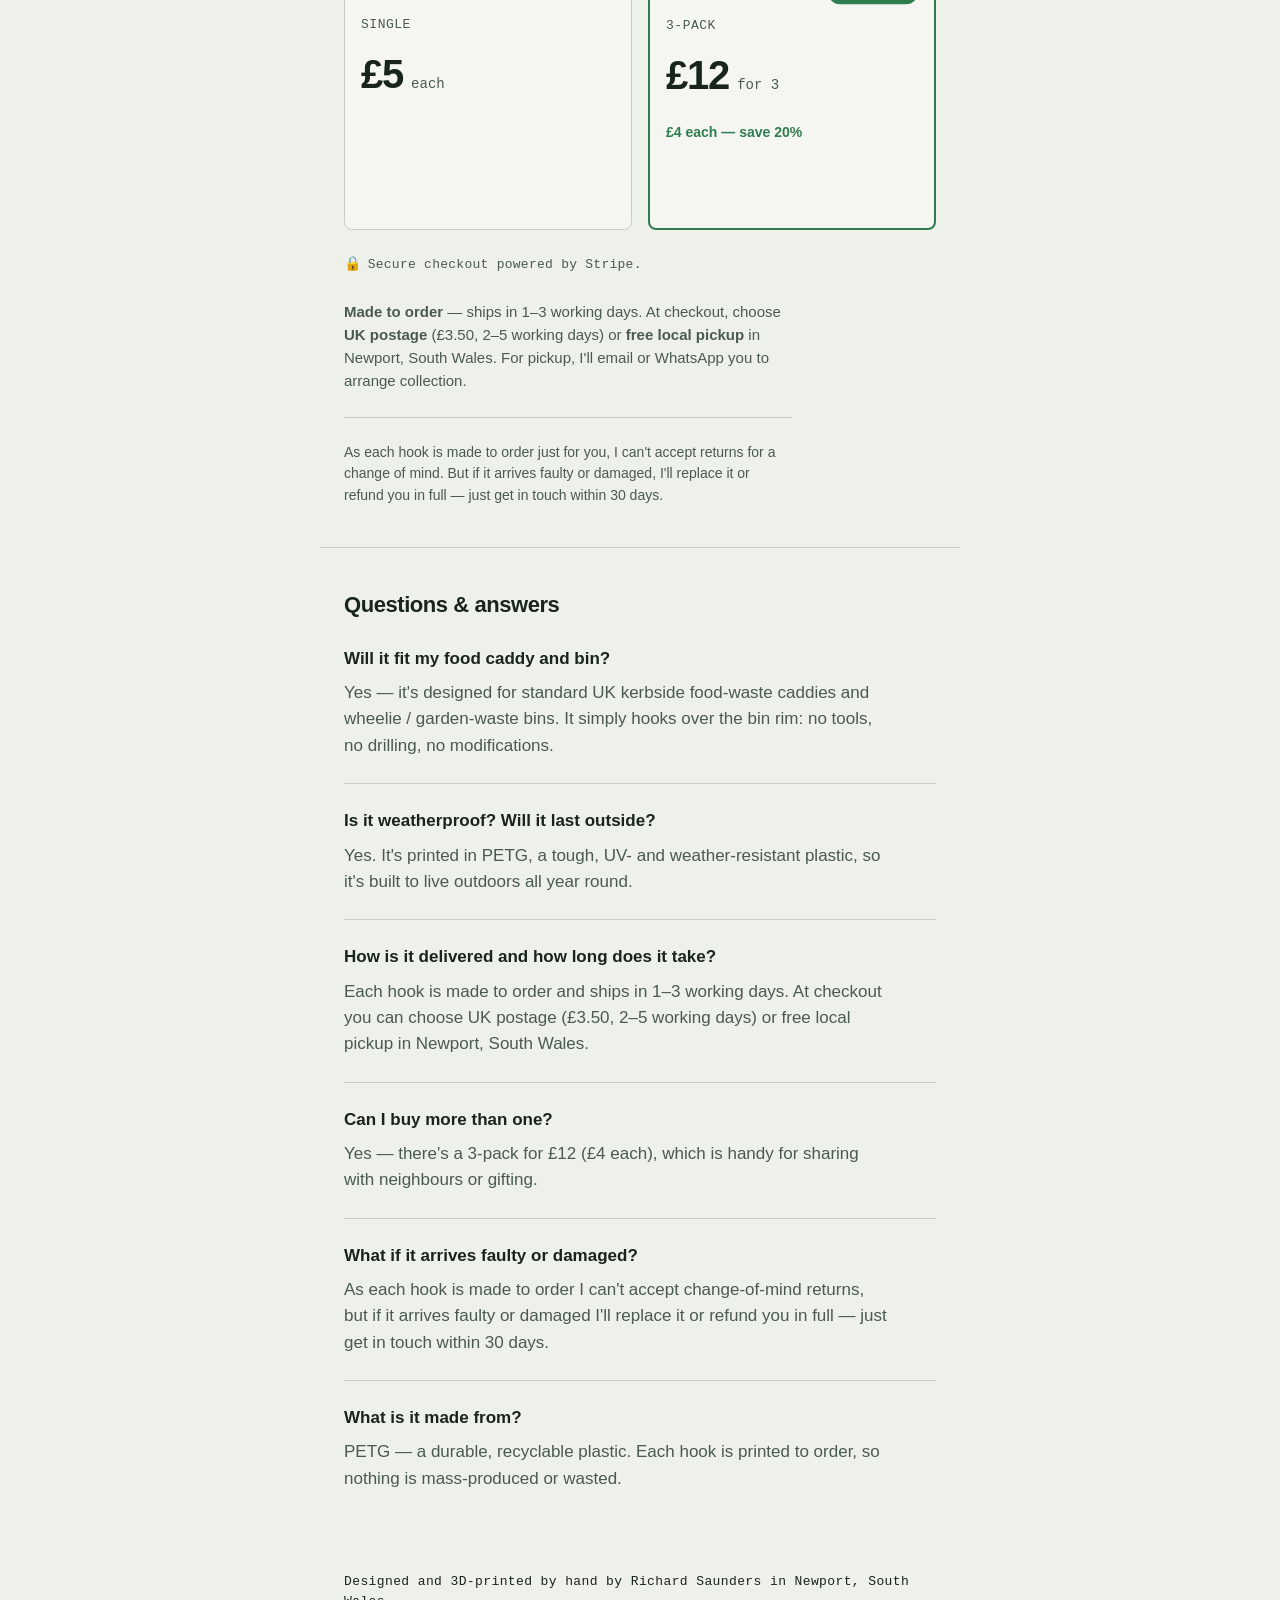
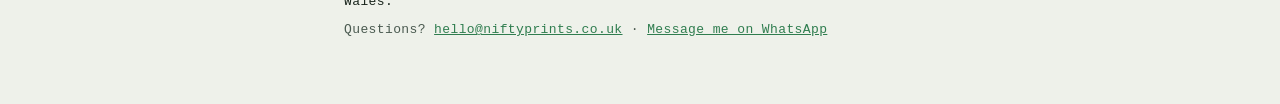
==== commit e7cefb08: "Add initial project files including tasks, icons, and sitemap - Create .vscode/tasks.json for live-s" ====
--- a/index.html
+++ b/index.html
@@ -1,5 +1,5 @@
 <!doctype html>
-<html lang="en">
+<html lang="en-GB">
   <head>
     <meta charset="utf-8" />
     <meta name="viewport" content="width=device-width, initial-scale=1" />
@@ -9,9 +9,15 @@
     </title>
     <meta
       name="description"
-      content="A 3D-printed hook that hangs your brown food-waste caddy inside the wheelie bin — off the ground and safe from birds and pests. Weather-resistant PETG, no tools needed, local pickup in Newport, South Wales."
+      content="A 3D-printed hook that hangs your brown food-waste caddy inside the wheelie bin — off the ground and safe from birds and pests. Weather-resistant PETG, no tools needed. UK postage or free pickup in Newport, South Wales."
     />
     <link rel="canonical" href="https://niftyprints.co.uk/" />
+
+    <!-- Favicons -->
+    <link rel="icon" href="/favicon.ico" sizes="any" />
+    <link rel="icon" href="/favicon.svg" type="image/svg+xml" />
+    <link rel="apple-touch-icon" href="/apple-touch-icon.png" />
+    <meta name="theme-color" content="#2F7D4F" />
 
     <!-- Open Graph (link previews on Facebook, WhatsApp, etc.) -->
     <meta property="og:type" content="website" />
@@ -24,7 +30,7 @@
     />
     <meta
       property="og:description"
-      content="A 3D-printed hook that hangs your food-waste caddy inside the wheelie bin — off the ground and safe from birds and pests. Weather-resistant PETG, local pickup in Newport, South Wales."
+      content="A 3D-printed hook that hangs your food-waste caddy inside the wheelie bin — off the ground and safe from birds and pests. Weather-resistant PETG. UK postage or free pickup in Newport, South Wales."
     />
     <meta
       property="og:image"
@@ -34,7 +40,7 @@
     <meta property="og:image:height" content="630" />
     <meta
       property="og:image:alt"
-      content="The Caddy Hook by Nifty Prints — a tidy home for your food caddy, £5, local pickup"
+      content="The Caddy Hook by Nifty Prints — a tidy home for your food caddy. UK postage or free Newport pickup."
     />
 
     <!-- Twitter Card -->
@@ -45,7 +51,7 @@
     />
     <meta
       name="twitter:description"
-      content="A 3D-printed hook that hangs your food-waste caddy inside the wheelie bin — off the ground and safe from birds and pests. Local pickup in Newport, South Wales."
+      content="A 3D-printed hook that hangs your food-waste caddy inside the wheelie bin — off the ground and safe from birds and pests. UK postage or free Newport pickup."
     />
     <meta
       name="twitter:image"
@@ -72,11 +78,144 @@
           "availability": "https://schema.org/InStock",
           "itemCondition": "https://schema.org/NewCondition",
           "url": "https://niftyprints.co.uk/",
-          "availableDeliveryMethod": "https://schema.org/OnSitePickup",
-          "areaServed": { "@type": "City", "name": "Newport, South Wales" }
+          "availableDeliveryMethod": [
+            "https://schema.org/ParcelService",
+            "https://schema.org/OnSitePickup"
+          ],
+          "areaServed": { "@type": "Country", "name": "United Kingdom" },
+          "shippingDetails": {
+            "@type": "OfferShippingDetails",
+            "shippingRate": {
+              "@type": "MonetaryAmount",
+              "value": "3.50",
+              "currency": "GBP"
+            },
+            "shippingDestination": {
+              "@type": "DefinedRegion",
+              "addressCountry": "GB"
+            },
+            "deliveryTime": {
+              "@type": "ShippingDeliveryTime",
+              "handlingTime": {
+                "@type": "QuantitativeValue",
+                "minValue": 1,
+                "maxValue": 3,
+                "unitCode": "DAY"
+              },
+              "transitTime": {
+                "@type": "QuantitativeValue",
+                "minValue": 2,
+                "maxValue": 5,
+                "unitCode": "DAY"
+              }
+            }
+          },
+          "hasMerchantReturnPolicy": {
+            "@type": "MerchantReturnPolicy",
+            "applicableCountry": "GB",
+            "returnPolicyCategory": "https://schema.org/MerchantReturnNotPermitted"
+          }
         }
       }
     </script>
+
+    <!-- Organization entity: brand, maker, location, contact. -->
+    <script type="application/ld+json">
+      {
+        "@context": "https://schema.org",
+        "@type": "Organization",
+        "name": "Nifty Prints",
+        "url": "https://niftyprints.co.uk/",
+        "email": "hello@niftyprints.co.uk",
+        "founder": { "@type": "Person", "name": "Richard Saunders" },
+        "areaServed": { "@type": "Country", "name": "United Kingdom" },
+        "address": {
+          "@type": "PostalAddress",
+          "addressLocality": "Newport",
+          "addressRegion": "South Wales",
+          "addressCountry": "GB"
+        }
+      }
+    </script>
+
+    <!-- FAQ structured data (mirrors the visible FAQ in the page body). -->
+    <script type="application/ld+json">
+      {
+        "@context": "https://schema.org",
+        "@type": "FAQPage",
+        "mainEntity": [
+          {
+            "@type": "Question",
+            "name": "Will it fit my food caddy and bin?",
+            "acceptedAnswer": {
+              "@type": "Answer",
+              "text": "Yes — it's designed for standard UK kerbside food-waste caddies and wheelie / garden-waste bins. It simply hooks over the bin rim: no tools, no drilling, no modifications."
+            }
+          },
+          {
+            "@type": "Question",
+            "name": "Is it weatherproof? Will it last outside?",
+            "acceptedAnswer": {
+              "@type": "Answer",
+              "text": "Yes. It's printed in PETG, a tough, UV- and weather-resistant plastic, so it's built to live outdoors all year round."
+            }
+          },
+          {
+            "@type": "Question",
+            "name": "How is it delivered and how long does it take?",
+            "acceptedAnswer": {
+              "@type": "Answer",
+              "text": "Each hook is made to order and ships in 1–3 working days. At checkout you can choose UK postage (£3.50, 2–5 working days) or free local pickup in Newport, South Wales."
+            }
+          },
+          {
+            "@type": "Question",
+            "name": "Can I buy more than one?",
+            "acceptedAnswer": {
+              "@type": "Answer",
+              "text": "Yes — there's a 3-pack for £12 (£4 each), which is handy for sharing with neighbours or gifting."
+            }
+          },
+          {
+            "@type": "Question",
+            "name": "What if it arrives faulty or damaged?",
+            "acceptedAnswer": {
+              "@type": "Answer",
+              "text": "As each hook is made to order I can't accept change-of-mind returns, but if it arrives faulty or damaged I'll replace it or refund you in full — just get in touch within 30 days."
+            }
+          },
+          {
+            "@type": "Question",
+            "name": "What is it made from?",
+            "acceptedAnswer": {
+              "@type": "Answer",
+              "text": "PETG — a durable, recyclable plastic. Each hook is printed to order, so nothing is mass-produced or wasted."
+            }
+          }
+        ]
+      }
+    </script>
+
+    <!-- Review / rating structured data — TEMPLATE, intentionally disabled.
+         Enable ONLY when you have genuine customer ratings. Move these into the
+         Product schema's "offers" sibling (i.e. inside the first ld+json block,
+         alongside "offers"), set real values, then add one "review" entry per
+         customer. ratingValue must reflect ratings customers actually gave.
+
+    "aggregateRating": {
+      "@type": "AggregateRating",
+      "ratingValue": "5",
+      "reviewCount": "1"
+    },
+    "review": [
+      {
+        "@type": "Review",
+        "author": { "@type": "Person", "name": "First name" },
+        "reviewRating": { "@type": "Rating", "ratingValue": "5", "bestRating": "5" },
+        "reviewBody": "Their actual words here."
+      }
+    ]
+    -->
 
     <!-- Stripe Buy Button script: required for the <stripe-buy-button> element below. -->
     <script async src="https://js.stripe.com/v3/buy-button.js"></script>
@@ -114,6 +253,8 @@
                     alt="The hook holding a brown food-waste caddy hung inside a green wheelie bin"
                     width="1500"
                     height="2000"
+                    fetchpriority="high"
+                    decoding="async"
                   />
                 </li>
                 <li class="gallery__slide" id="photo-2">
@@ -123,6 +264,8 @@
                     alt="The Caddy Hook — a curved PETG channel with a square tab that grips the bin rim"
                     width="1500"
                     height="2000"
+                    loading="lazy"
+                    decoding="async"
                   />
                 </li>
               </ul>
@@ -143,8 +286,16 @@
               </button>
             </div>
             <div class="gallery__dots" aria-label="Choose photo">
-              <a class="gallery__dot is-active" href="#photo-1" aria-label="Photo 1, in use"></a>
-              <a class="gallery__dot" href="#photo-2" aria-label="Photo 2, studio shot"></a>
+              <a
+                class="gallery__dot is-active"
+                href="#photo-1"
+                aria-label="Photo 1, in use"
+              ></a>
+              <a
+                class="gallery__dot"
+                href="#photo-2"
+                aria-label="Photo 2, studio shot"
+              ></a>
             </div>
             <figcaption class="spec">
               <span class="gallery__count" aria-hidden="true">1 / 2</span>
@@ -168,41 +319,170 @@
         </section>
 
         <section class="buy" aria-label="Buy">
-          <!-- Keep this price matching the price set on the Stripe Buy Button. -->
-          <p class="price">
-            <span class="price__amount">£5</span>
-            <span class="price__unit">each</span>
+          <div class="tiers">
+            <div class="tier">
+              <p class="tier__name">Single</p>
+              <p class="price">
+                <span class="price__amount">£5</span>
+                <span class="price__unit">each</span>
+              </p>
+              <div class="buy__action">
+                <stripe-buy-button
+                  buy-button-id="buy_btn_1TlS36Bm9drVFLOF5UlvCjtW"
+                  publishable-key="pk_live_51TkjgvBm9drVFLOF3KQcNZ3Kb9MvBaBqbZlK41JebzKu0z5zrqTgagpFXErjPgatODrAafPLUkajmtN0Js15qB4h00dPuyDahI"
+                >
+                </stripe-buy-button>
+              </div>
+            </div>
+
+            <div class="tier tier--featured">
+              <p class="badge">Best value</p>
+              <p class="tier__name">3-pack</p>
+              <p class="price">
+                <span class="price__amount">£12</span>
+                <span class="price__unit">for 3</span>
+              </p>
+              <p class="tier__detail">£4 each — save 20%</p>
+              <div class="buy__action">
+                <stripe-buy-button
+                  buy-button-id="buy_btn_1TlS9iBm9drVFLOFfaXFfU5z"
+                  publishable-key="pk_live_51TkjgvBm9drVFLOF3KQcNZ3Kb9MvBaBqbZlK41JebzKu0z5zrqTgagpFXErjPgatODrAafPLUkajmtN0Js15qB4h00dPuyDahI"
+                >
+                </stripe-buy-button>
+              </div>
+            </div>
+          </div>
+
+          <p class="secure">
+            <span class="secure__icon" aria-hidden="true">🔒</span>
+            Secure checkout powered by Stripe.
           </p>
 
-          <div class="buy__action">
-            <!-- Replace buy-button-id and publishable-key with the values from your
-               Stripe Dashboard (Payment Links → Buy button). Both are safe to be public. -->
-            <stripe-buy-button
-              buy-button-id="buy_btn_1Tkt0ZBm9drVFLOF0fFBwpGv"
-              publishable-key="pk_live_51TkjgvBm9drVFLOF3KQcNZ3Kb9MvBaBqbZlK41JebzKu0z5zrqTgagpFXErjPgatODrAafPLUkajmtN0Js15qB4h00dPuyDahI"
-            >
-            </stripe-buy-button>
-          </div>
-
           <p class="pickup">
-            Local pickup only, in Newport, South Wales. After you pay, I'll
-            email or WhatsApp you to arrange collection.
+            <strong>Made to order</strong> — ships in 1–3 working days. At
+            checkout, choose <strong>UK postage</strong> (£3.50, 2–5 working
+            days) or <strong>free local pickup</strong> in Newport, South Wales.
+            For pickup, I'll email or WhatsApp you to arrange collection.
+          </p>
+          <p class="policy">
+            As each hook is made to order just for you, I can't accept returns
+            for a change of mind. But if it arrives faulty or damaged, I'll
+            replace it or refund you in full — just get in touch within 30 days.
           </p>
         </section>
       </article>
       <!-- ===== /Product card ===== -->
+
+      <!-- ===== Customer reviews =====================================
+           HIDDEN until there are real reviews to show. To publish:
+             1. Uncomment the <section> below.
+             2. Duplicate a <figure class="review"> per customer and replace
+                the EXAMPLE text with their actual words + first name / area.
+             3. Star ratings? Only once customers actually give them — then
+                also enable the Review/AggregateRating template in <head>.
+                Never publish ratings you didn't receive (Google penalises it).
+      ============================================================== -->
+      <!--
+      <section class="proof" aria-labelledby="proof-title">
+        <h2 class="proof__title" id="proof-title">What people say</h2>
+        <ul class="proof__list">
+          <li>
+            <figure class="review">
+              <blockquote class="review__quote">
+                <p>EXAMPLE — replace with a real customer comment.</p>
+              </blockquote>
+              <figcaption class="review__by">— First name, Newport</figcaption>
+            </figure>
+          </li>
+          <li>
+            <figure class="review">
+              <blockquote class="review__quote">
+                <p>EXAMPLE — a second comment, to show how they stack.</p>
+              </blockquote>
+              <figcaption class="review__by">— First name, Caerleon</figcaption>
+            </figure>
+          </li>
+        </ul>
+      </section>
+      -->
+
+      <!-- ===== Press / "as featured in" ============================
+           READY for the local paper piece. When it's published, uncomment
+           and set the article URL, publication name and headline.
+      ============================================================== -->
+      <!--
+      <aside class="press" aria-label="Press coverage">
+        <p class="press__label">As featured in</p>
+        <p class="press__item">
+          <a href="ARTICLE_URL">Publication name</a> — “Headline of the piece”
+        </p>
+      </aside>
+      -->
+
+      <section class="faq" aria-labelledby="faq-title">
+        <h2 class="faq__title" id="faq-title">Questions &amp; answers</h2>
+        <dl class="faq__list">
+          <div class="faq__item">
+            <dt>Will it fit my food caddy and bin?</dt>
+            <dd>
+              Yes — it's designed for standard UK kerbside food-waste caddies and
+              wheelie / garden-waste bins. It simply hooks over the bin rim: no
+              tools, no drilling, no modifications.
+            </dd>
+          </div>
+          <div class="faq__item">
+            <dt>Is it weatherproof? Will it last outside?</dt>
+            <dd>
+              Yes. It's printed in PETG, a tough, UV- and weather-resistant
+              plastic, so it's built to live outdoors all year round.
+            </dd>
+          </div>
+          <div class="faq__item">
+            <dt>How is it delivered and how long does it take?</dt>
+            <dd>
+              Each hook is made to order and ships in 1–3 working days. At
+              checkout you can choose UK postage (£3.50, 2–5 working days) or
+              free local pickup in Newport, South Wales.
+            </dd>
+          </div>
+          <div class="faq__item">
+            <dt>Can I buy more than one?</dt>
+            <dd>
+              Yes — there's a 3-pack for £12 (£4 each), which is handy for
+              sharing with neighbours or gifting.
+            </dd>
+          </div>
+          <div class="faq__item">
+            <dt>What if it arrives faulty or damaged?</dt>
+            <dd>
+              As each hook is made to order I can't accept change-of-mind
+              returns, but if it arrives faulty or damaged I'll replace it or
+              refund you in full — just get in touch within 30 days.
+            </dd>
+          </div>
+          <div class="faq__item">
+            <dt>What is it made from?</dt>
+            <dd>
+              PETG — a durable, recyclable plastic. Each hook is printed to
+              order, so nothing is mass-produced or wasted.
+            </dd>
+          </div>
+        </dl>
+      </section>
     </main>
 
-    <!-- Contact footer hidden until hello@niftyprints.co.uk is live (e.g. email
-         forwarding at the registrar). Uncomment this whole block to bring it back. -->
-    <!--
     <footer class="site-foot">
-      <p>
+      <p class="site-foot__maker">
+        Designed and 3D-printed by hand by Richard Saunders in Newport, South
+        Wales.
+      </p>
+      <p class="site-foot__contact">
         Questions?
         <a href="mailto:hello@niftyprints.co.uk">hello@niftyprints.co.uk</a>
+        <span aria-hidden="true">·</span>
+        <a href="https://wa.me/447739524347">Message me on WhatsApp</a>
       </p>
     </footer>
-    -->
 
     <script>
       // Progressive enhancement: swipe/scroll works without JS. This adds the
@@ -212,10 +492,10 @@
         var track = document.querySelector(".gallery__track");
         if (!track) return;
         var slides = Array.prototype.slice.call(
-          track.querySelectorAll(".gallery__slide")
+          track.querySelectorAll(".gallery__slide"),
         );
         var dots = Array.prototype.slice.call(
-          document.querySelectorAll(".gallery__dot")
+          document.querySelectorAll(".gallery__dot"),
         );
         if (!slides.length || !dots.length) return;
 
@@ -271,7 +551,7 @@
                 setActive(slides.indexOf(entry.target));
               });
             },
-            { root: track, threshold: 0.6 }
+            { root: track, threshold: 0.6 },
           );
           slides.forEach(function (s) {
             io.observe(s);
--- a/styles.css
+++ b/styles.css
@@ -310,6 +310,69 @@
 }
 
 /* --- Buy --------------------------------------------------- */
+.tiers {
+  display: grid;
+  grid-template-columns: repeat(2, 1fr);
+  gap: var(--s2);
+  margin: 0 0 var(--s3);
+}
+
+@media (max-width: 32rem) {
+  .tiers { grid-template-columns: 1fr; }
+}
+
+.tier {
+  position: relative;
+  display: flex;
+  flex-direction: column;
+  padding: var(--s3) var(--s2) var(--s2);
+  border: 1px solid var(--line);
+  border-radius: 0.5rem;
+  background: rgba(255, 255, 255, 0.4);
+}
+
+.tier--featured {
+  border-color: var(--accent);
+  border-width: 2px;
+}
+
+.badge {
+  position: absolute;
+  top: 0;
+  right: var(--s2);
+  transform: translateY(-50%);
+  margin: 0;
+  padding: 0.2rem 0.6rem;
+  font-family: var(--mono);
+  font-size: 0.6875rem;
+  letter-spacing: 0.04em;
+  text-transform: uppercase;
+  color: #fff;
+  background: var(--accent);
+  border-radius: 999px;
+}
+
+.tier__name {
+  margin: 0 0 var(--s1);
+  font-family: var(--mono);
+  font-size: 0.8125rem;
+  letter-spacing: 0.04em;
+  text-transform: uppercase;
+  color: var(--text-soft);
+}
+
+.tier__detail {
+  margin: 0 0 var(--s3);
+  font-size: 0.875rem;
+  color: var(--accent);
+  font-weight: 600;
+}
+
+/* Inside a tier the price sits tighter to the label; the action is pinned
+   to the bottom so both cards' buttons line up. */
+.tier .price { margin-bottom: var(--s2); }
+.tier .buy__action { margin-top: auto; margin-bottom: 0; }
+
 .price {
   margin: 0 0 var(--s3);
   display: flex;
@@ -334,11 +397,135 @@
   min-height: 2.75rem;
 }
 
+.secure {
+  display: flex;
+  align-items: center;
+  gap: 0.4rem;
+  margin: 0 0 var(--s3);
+  font-family: var(--mono);
+  font-size: 0.8125rem;
+  letter-spacing: 0.02em;
+  color: var(--text-soft);
+}
+
+.secure__icon { font-size: 0.875rem; }
+
 .pickup {
   margin: 0;
   font-size: 0.9375rem;
   color: var(--text-soft);
   max-width: 28rem;
+}
+
+.policy {
+  margin: var(--s3) 0 0;
+  padding-top: var(--s3);
+  border-top: 1px solid var(--line);
+  font-size: 0.875rem;
+  color: var(--text-soft);
+  max-width: 28rem;
+}
+
+/* --- Reviews / proof --------------------------------------- */
+.proof {
+  max-width: var(--maxw);
+  margin: 0 auto;
+  padding: var(--s4) var(--s3);
+  border-top: 1px solid var(--line);
+}
+
+.proof__title {
+  margin: 0 0 var(--s3);
+  font-size: 1.375rem;
+  font-weight: 800;
+  letter-spacing: -0.02em;
+}
+
+.proof__list {
+  list-style: none;
+  margin: 0;
+  padding: 0;
+  display: grid;
+  gap: var(--s3);
+}
+
+.review {
+  margin: 0;
+  padding-left: var(--s2);
+  border-left: 3px solid var(--accent);
+}
+
+.review__quote {
+  margin: 0 0 var(--s1);
+  font-size: 1.0625rem;
+}
+.review__quote p { margin: 0; }
+
+.review__by {
+  font-family: var(--mono);
+  font-size: 0.8125rem;
+  color: var(--text-soft);
+}
+
+/* --- Press / "as featured in" ------------------------------ */
+.press {
+  max-width: var(--maxw);
+  margin: 0 auto;
+  padding: var(--s3);
+  border-top: 1px solid var(--line);
+}
+
+.press__label {
+  margin: 0 0 0.25rem;
+  font-family: var(--mono);
+  font-size: 0.75rem;
+  letter-spacing: 0.06em;
+  text-transform: uppercase;
+  color: var(--text-soft);
+}
+
+.press__item {
+  margin: 0;
+  font-size: 0.9375rem;
+}
+
+/* --- FAQ --------------------------------------------------- */
+.faq {
+  max-width: var(--maxw);
+  margin: 0 auto;
+  padding: var(--s4) var(--s3);
+  border-top: 1px solid var(--line);
+}
+
+.faq__title {
+  margin: 0 0 var(--s3);
+  font-size: 1.375rem;
+  font-weight: 800;
+  letter-spacing: -0.02em;
+}
+
+.faq__list { margin: 0; }
+
+.faq__item {
+  padding: var(--s3) 0;
+  border-top: 1px solid var(--line);
+}
+.faq__item:first-child {
+  padding-top: 0;
+  border-top: none;
+}
+.faq__item:last-child { padding-bottom: 0; }
+
+.faq__item dt {
+  margin: 0 0 var(--s1);
+  font-weight: 700;
+  color: var(--text);
+}
+
+.faq__item dd {
+  margin: 0;
+  color: var(--text-soft);
+  max-width: 34rem;
 }
 
 /* --- Footer ------------------------------------------------ */
@@ -353,6 +540,8 @@
 }
 
 .site-foot p { margin: 0; }
+.site-foot p.site-foot__maker { margin-bottom: var(--s1); color: var(--text); }
+.site-foot__contact a { white-space: nowrap; }
 
 /* --- Focus / accessibility --------------------------------- */
 a:focus-visible,
